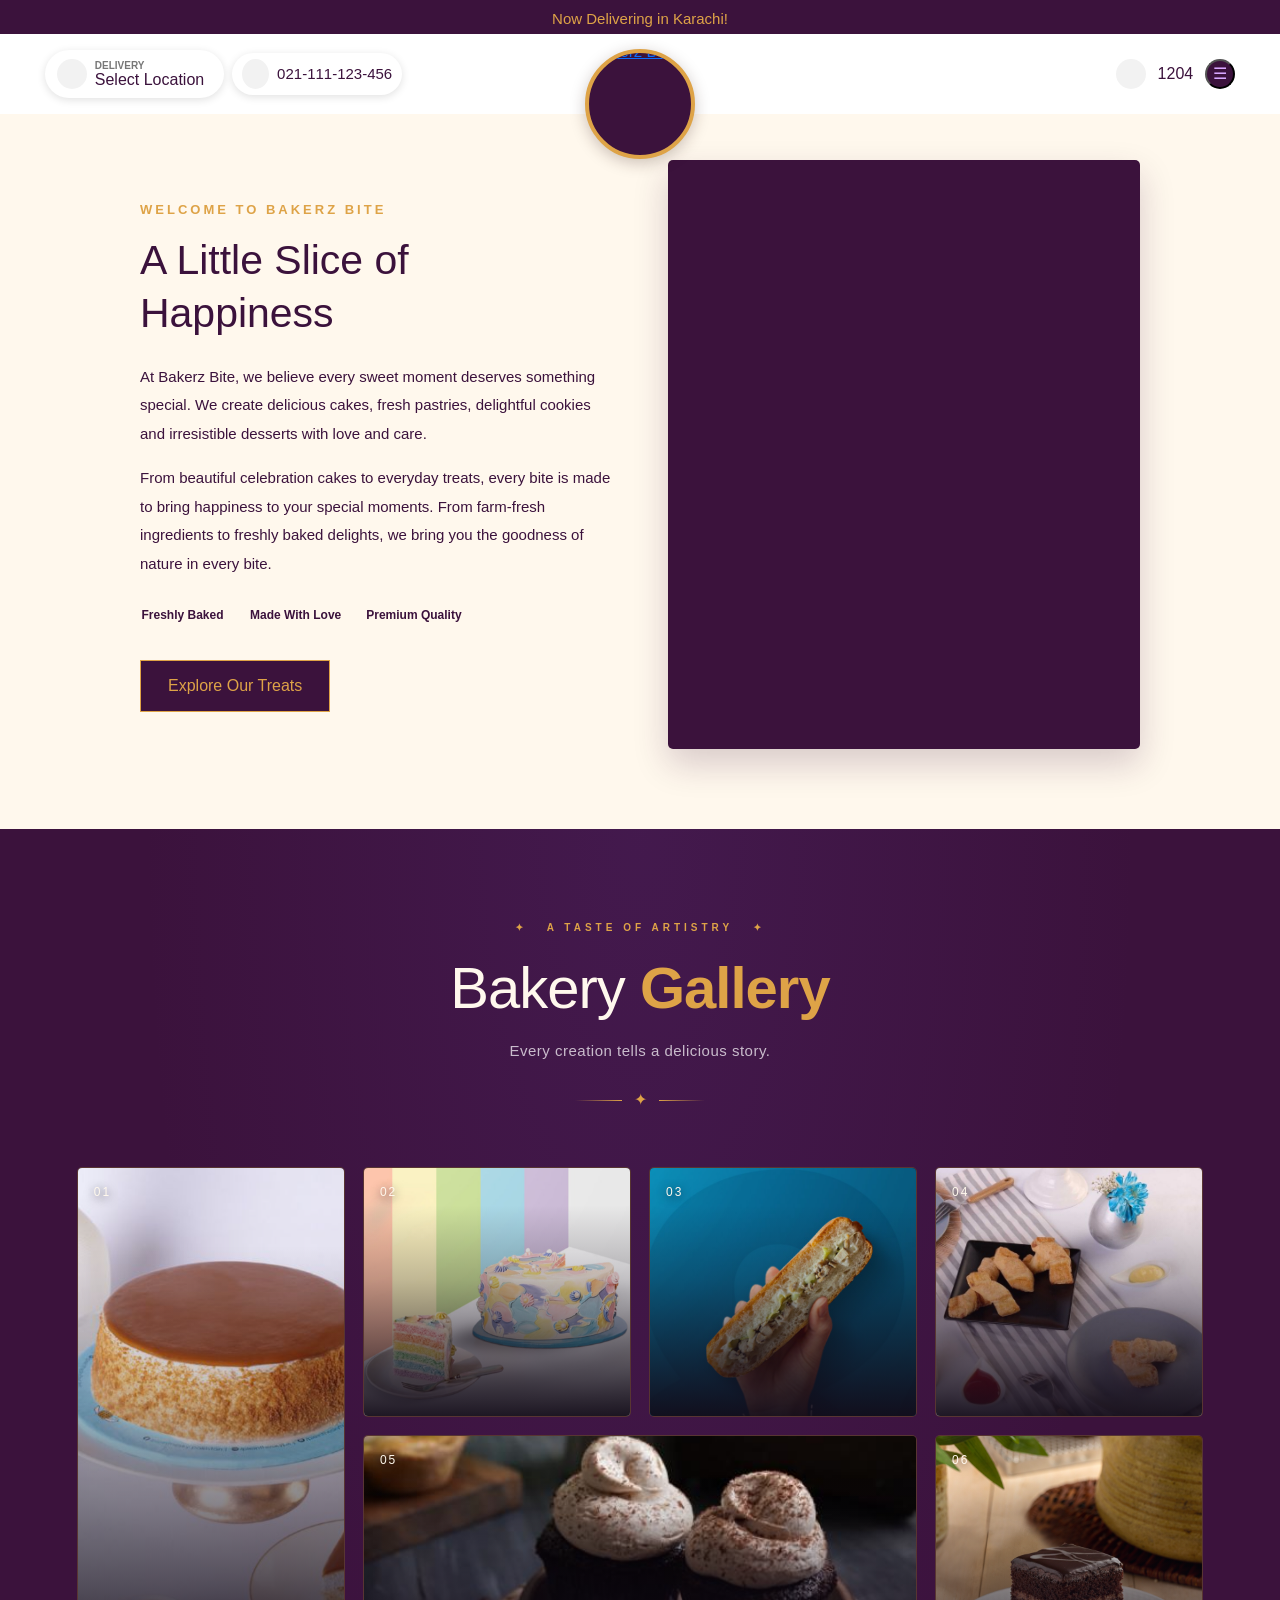
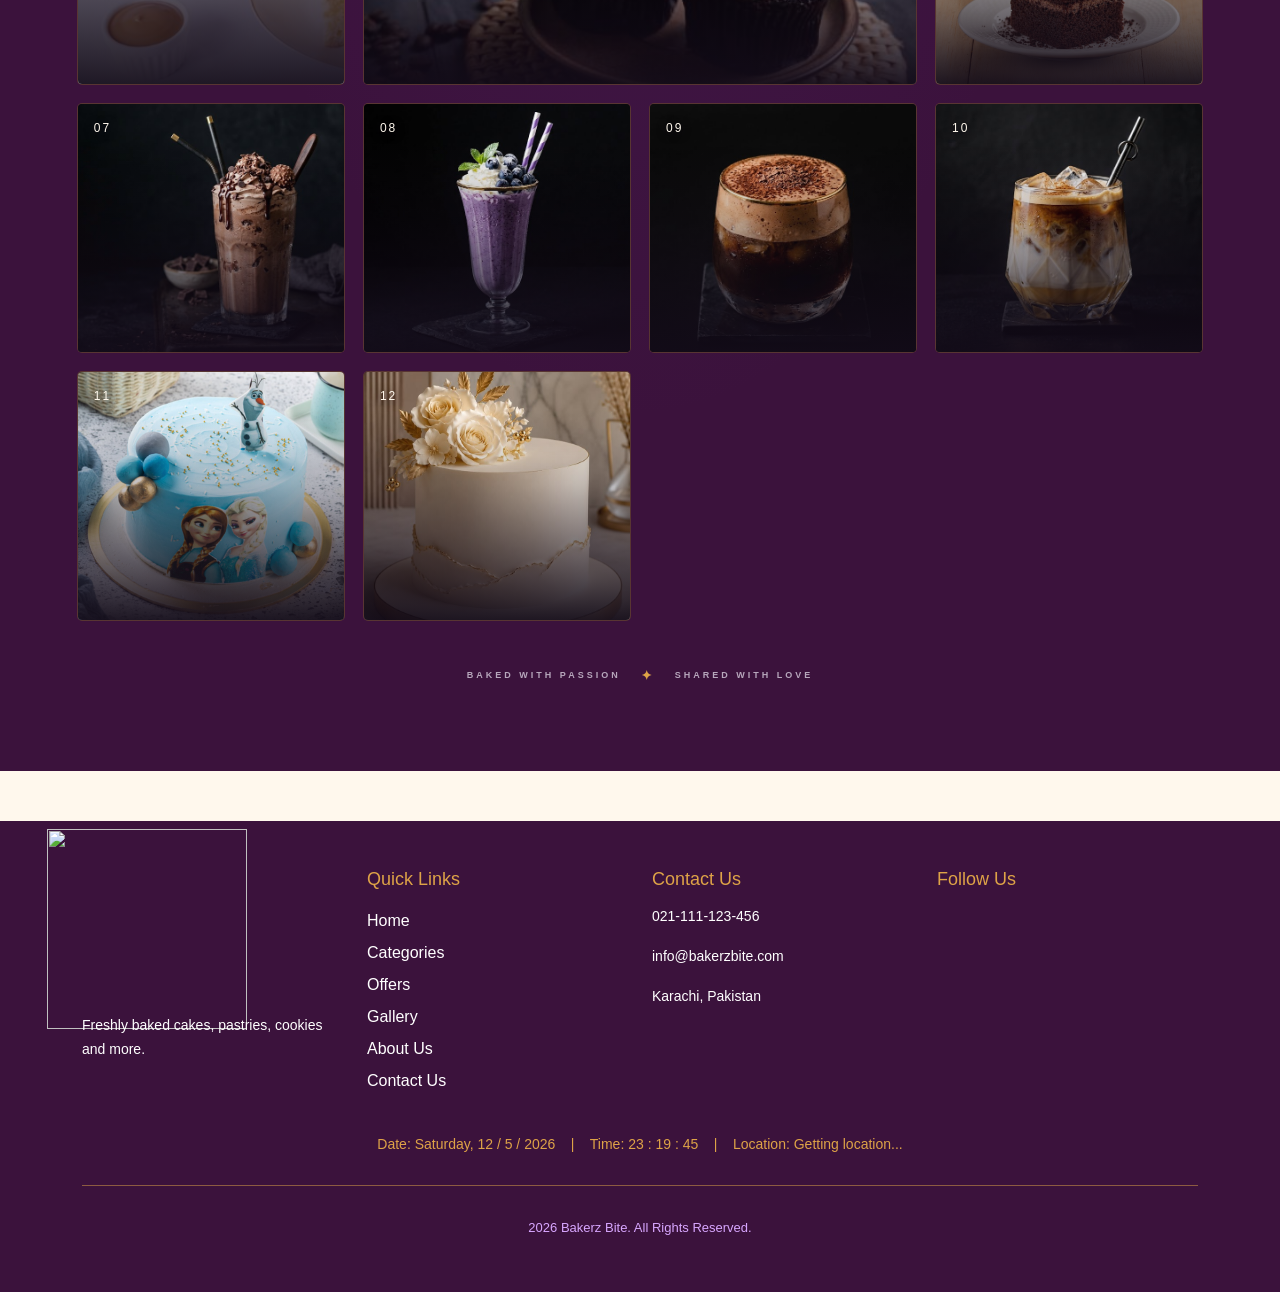
==== About.html @ 6501cbfc "bakerz bite source code" ====
<!DOCTYPE html>
<html lang="en">

<head>
    <meta charset="UTF-8">
    <meta name="viewport" content="width=device-width, initial-scale=1.0">
    <title>Bakerz Bite</title>

    <!-- Favicon -->
    <link rel="shortcut icon" href="Material/logo with bg.png" type="image/x-icon">

    <!-- Bs Cdn Css V 5.3 -->
    <link href="https://cdn.jsdelivr.net/npm/bootstrap@5.3.8/dist/css/bootstrap.min.css" rel="stylesheet"
        integrity="sha384-sRIl4kxILFvY47J16cr9ZwB07vP4J8+LH7qKQnuqkuIAvNWLzeN8tE5YBujZqJLB" crossorigin="anonymous">



    <!-- dancing script  -->
    <link rel="preconnect" href="https://fonts.googleapis.com">
    <link rel="preconnect" href="https://fonts.gstatic.com" crossorigin>
    <link
        href="https://fonts.googleapis.com/css2?family=Dancing+Script:wght@400..700&family=Great+Vibes&family=Playfair+Display:ital,wght@0,400..900;1,400..900&family=Poppins:ital,wght@0,100;0,200;0,300;0,400;0,500;0,600;0,700;0,800;0,900;1,100;1,200;1,300;1,400;1,500;1,600;1,700;1,800;1,900&display=swap"
        rel="stylesheet">


    <!-- fontawesome cdn  -->
    <link rel="stylesheet" href="https://cdnjs.cloudflare.com/ajax/libs/font-awesome/7.3.0/css/all.min.css"
        integrity="sha512-ApSLB1Pd3/bZN8fWB/RG9YhN/7bd9Hkf3AGaE2mPfebjrxagjuBtx2GcgdqIlJkUzwylBo61r9Xa9NmgBI0swA=="
        crossorigin="anonymous" referrerpolicy="no-referrer" />

    <!-- AOS CDN CSS LINK  -->
    <link href="https://unpkg.com/aos@2.3.1/dist/aos.css" rel="stylesheet">

    <!-- css link  -->
    <link rel="stylesheet" href="style.css">


    <style>
        /* Fix navbar and contact page overlap */

        header {
            position: sticky;
            top: 0;
            z-index: 1000;
        }

        .navitem {
            position: relative;
            z-index: 1000;
        }


        #about {
            position: relative;
            scroll-margin-top: 20px;
        }
    </style>
</head>

<body>

    <header>
        <!-- Top Bar -->
        <div class="top-bar">
            <p>Now Delivering in Karachi!</p>


        </div>
        <!-- Navbar -->
        <nav class="navitem">
            <div class="nav-left">
                <!--  LOCATION  -->

                <div class="location" onclick="openLocationPopup()">

                    <div class="location-icon">
                        <i class="fa-solid fa-location-dot"></i>
                    </div>

                    <div class="location-content">
                        <span class="location-title">DELIVERY</span>
                        <span id="display">Select Location</span>
                    </div>

                    <div class="location-arrow">
                        <i class="fa-solid fa-chevron-right"></i>
                    </div>

                </div>


                <!--  LOCATION POPUP -->

                <div class="location-popup" id="locationPopup">

                    <div class="location-modal">

                        <!-- Close Button -->
                        <button class="close-location" onclick="closeLocationPopup()">
                            &times;
                        </button>


                        <!-- Logo -->
                        <div class="popup-logo-box">
                            <img src="Material/logo.png" alt="Bakerz Bite">
                        </div>


                        <!-- Heading -->
                        <h2>Select Your Order Type</h2>


                        <!-- Delivery / Pick-Up -->
                        <div class="order-type">

                            <button class="order-btn active" id="deliveryBtn">
                                Delivery
                            </button>

                            <button class="order-btn" id="pickupBtn">
                                Pick-Up
                            </button>

                        </div>


                        <!-- Location Text -->
                        <p class="location-question">
                            Please select your location
                        </p>


                        <!-- City -->
                        <label for="citySelect">
                            City
                        </label>

                        <input type="text" value="Karachi" disabled class="popup-select">



                        <!-- Area -->
                        <label for="areaSelect">
                            Please select your area
                        </label>

                        <select id="areaSelect" class="popup-select">

                            <option value="">
                                Select Location
                            </option>

                        </select>


                        <!-- Select Button -->
                        <button class="select-location-btn" onclick="confirmLocation()">
                            Select
                        </button>

                    </div>

                </div>

                <!-- Call & Order -->
                <div class="call text">
                    <div class="call-icon"> <i class="fa-solid fa-phone"></i> </div>021-111-123-456
                </div>
            </div>

            <!-- Logo -->
            <a href="" class="navlogo"><img src="Material/Logo.png" alt="Bakerz Bite"></a>
            <!-- Visitor Counter -->
            <div class="nav-right">
                <div class="visitor "> <i class="fa-regular fa-user vc"></i><span id="counter">1204</span> </div>


                <!-- Menu Button -->
                <button class="menu-btn" id="menuBtn" onclick="toggleMenu()">☰</button>
            </div>


            <div class="nav-menu" id="navMenu">

                <!-- Close Button -->
                <button class="close-btn" onclick="toggleMenu()">×</button>

                <a href="index.html">Home</a>
                <a href="index.html#merchandise">Merchandise</a>
                <a href="index.html#offers">Offers</a>
                <a href="About.html#gallery">Gallery</a>
                <a href="About.html">About Us</a>
                <a href="contact.html#faq">FAQ</a>
                <a href="contact.html">Contact Us</a>
            </div>
        </nav>
    </header>

    <!-- about section  -->
    <section class="about-section" id="about">
        <div class="about-container">

            <div class="about-content">
                <span class="about-subtitle">WELCOME TO BAKERZ BITE</span>

                <h2 data-aos="fade-right">A Little Slice of Happiness</h2>

                <p>
                    At Bakerz Bite, we believe every sweet moment deserves
                    something special. We create delicious cakes, fresh pastries,
                    delightful cookies and irresistible desserts with love and care.
                </p>

                <p>
                    From beautiful celebration cakes to everyday treats,
                    every bite is made to bring happiness to your special moments.
                    From farm-fresh ingredients to freshly baked delights, we bring you the goodness of nature in every bite.
                </p>

                <div class="about-highlights" data-aos="fade-down">
                    <div>
                        <i class="fa-solid fa-cake-candles"></i>
                        <h4>Freshly Baked</h4>
                    </div>

                    <div>
                        <i class="fa-solid fa-heart"></i>
                        <h4>Made With Love</h4>
                    </div>

                    <div>
                        <i class="fa-solid fa-star"></i>
                        <h4>Premium Quality</h4>
                    </div>
                </div>

                <a href="index.html#cake" class="about-btn">Explore Our Treats</a>
            </div>

            <div class="about-video-wrapper">
                <video class="about-video" autoplay muted loop playsinline>
                    <source src="MATERIAL/Cake, Baker, Dessert. Free Stock Video - Pixabay.mp4" type="video/mp4">
                    Your browser does not support this video.
                </video>


            </div>

        </div>
    </section>


    <!-- gallery -->

    <section class="gallery-section" id="gallery">

        <div class="gallery-heading">
            <span class="gallery-eyebrow">✦ &nbsp; A TASTE OF ARTISTRY &nbsp; ✦</span>
            <h2 data-aos="fade-right">Bakery <span>Gallery</span></h2>
            <p data-aos="fade-left">Every creation tells a delicious story.</p>
            <div class="heading-line"><span>✦</span></div>
        </div>

        <div class="gallery-grid">

            <div class="gallery-item gallery-tall">
                <a href="MATERIAL/cake1.jpg" data-lightbox="image-1">
                    <img src="MATERIAL/cake1.jpg" alt="Luxury Chocolate Cake">

                    <div class="gallery-number">01</div>
                    <div class="gallery-overlay">
                        <span>MADE WITH LOVE</span>
                        <h3>Signature Cakes</h3>

                    </div>
                </a>
            </div>

            <div class="gallery-item">
                <a href="MATERIAL/cake5.png" data-lightbox="image-2">
                    <img src="MATERIAL/cake5.png" alt="Fresh Pastries">
                    <div class="gallery-number">02</div>
                    <div class="gallery-overlay">
                        <span>FRESHLY BAKED</span>
                        <h3>Signature Cakes</h3>
                    </div>
                </a>
            </div>

            <div class="gallery-item">
                <a href="MATERIAL/savory1.png" data-lightbox="image-3">
                    <img src="MATERIAL/savory1.png" alt="Chocolate Cookies">
                    <div class="gallery-number">03</div>
                    <div class="gallery-overlay">
                        <span>SAVOURY DELIGHTS</span>
                        <h3>Savories</h3>
                    </div>
                </a>
            </div>

            <div class="gallery-item">
                <a href="MATERIAL/savory7.jpg" data-lightbox="image-4">
                    <img src="MATERIAL/savory7.jpg" alt="Chocolate Brownies">
                    <div class="gallery-number">04</div>
                    <div class="gallery-overlay">
                        <span>PERFECTLY CRISP</span>
                        <h3>Savories</h3>
                    </div>
                </a>
            </div>

            <div class="gallery-item gallery-wide">
                <a href="MATERIAL/cupcake1.jpeg" data-lightbox="image-5">
                    <img src="MATERIAL/cupcake1.jpeg" alt="Decorated Cupcakes">
                    <div class="gallery-number">05</div>
                    <div class="gallery-overlay">
                        <span>LITTLE BITES OF HAPPINESS</span>
                        <h3>Artisan Cupcakes</h3>
                    </div>
                </a>
            </div>

            <div class="gallery-item">

                <a href="MATERIAL/pastry5.png" data-lightbox="image-6">

                    <img src="MATERIAL/pastry5.png" alt="Savory Bakery Snacks">
                    <div class="gallery-number">06</div>
                    <div class="gallery-overlay">
                        <span>SWEET TREATS</span>
                        <h3>Fresh Pastry</h3>
                    </div>
                </a>

            </div>

            <div class="gallery-item">
                <a href="MATERIAL/shake1.jfif" data-lightbox="image-7">

                    <img src="MATERIAL/shake1.jfif" alt="Fruit Tart">
                    <div class="gallery-number">07</div>
                    <div class="gallery-overlay">
                        <span>DELICATE & DELIGHTFUL</span>
                        <h3>Creamy Shakes</h3>
                    </div>
                </a>

            </div>

            <div class="gallery-item">
                <a href="MATERIAL/shake3.jfif" data-lightbox="image-8">

                    <img src="MATERIAL/shake3.jfif" alt="Cinnamon Rolls">
                    <div class="gallery-number">08</div>
                    <div class="gallery-overlay">
                        <span>RICH & CREAMY</span>
                        <h3>Creamy Shakes</h3>
                    </div>
                </a>

            </div>

            <div class="gallery-item">
                <a href="MATERIAL/coffee5.jfif" data-lightbox="image-9">

                    <img src="MATERIAL/coffee5.jfif" alt="Fresh Apple Pie">
                    <div class="gallery-number">09</div>
                    <div class="gallery-overlay">
                        <span>A MOMENT OF BLISS</span>
                        <h3>Coffee Moments</h3>
                    </div>
                </a>

            </div>

            <div class="gallery-item">
                <a href="MATERIAL/coffee1.jfif" data-lightbox="image-10">

                    <img src="MATERIAL/coffee1.jfif" alt="Glazed Donuts">
                    <div class="gallery-number">10</div>
                    <div class="gallery-overlay">
                        <span>GOLDEN GOODNESS</span>
                        <h3>Coffee Moments</h3>
                    </div>
                </a>

            </div>

            <div class="gallery-item">
                <a href="MATERIAL/customized8.jpg" data-lightbox="image-11">

                    <img src="MATERIAL/customized8.jpg" alt="Chocolate Eclairs">
                    <div class="gallery-number">11</div>
                    <div class="gallery-overlay">
                        <span>A TOUCH OF ELEGANCE</span>
                        <h3>Customized Cakes</h3>
                    </div>
                </a>

            </div>

            <div class="gallery-item">
                <a href="MATERIAL/custom10.jpeg" data-lightbox="image-12">

                    <img src="MATERIAL/custom10.jpeg" alt="Artisan Bread">
                    <div class="gallery-number">12</div>
                    <div class="gallery-overlay">
                        <span>MADE JUST FOR YOU</span>
                        <h3>Customized Cakes</h3>
                    </div>
            </div>
            </a>

        </div>

        <div class="gallery-footer" data-aos="fade-down">
            <span>BAKED WITH PASSION</span>
            <span class="footer-star">✦</span>
            <span>SHARED WITH LOVE</span>
        </div>

    </section>



    <footer>

        <div class="container py-5">

            <div class="row">

                <!-- Bakerz Bite -->
                <div class="col-md-3 footer-brand">
                    <div class="footer-logo"> <img src="Material/Logo.png" alt=""></div>
                    <p>Freshly baked cakes, pastries, cookies and more.</p>
                </div>

                <!-- Quick Links -->
                <div class="col-md-3">
                    <h5>Quick Links</h5>

                    <a href="index.html">Home</a><br>
                    <a href="index.html#categoryFilter">Categories</a><br>
                    <a href="index.html#offers">Offers</a><br>
                    <a href="About.html#gallery">Gallery</a><br>
                    <a href="About.html#about">About Us</a><br>
                    <a href="contact.html">Contact Us</a>
                </div>

                <!-- Contact Us -->
                <div class="col-md-3">
                    <h5>Contact Us</h5>

                    <p><i class="fa-solid fa-phone"></i> 021-111-123-456</p>
                    <p><i class="fa-solid fa-envelope"></i> info@bakerzbite.com</p>
                    <p><i class="fa-solid fa-location-dot"></i> Karachi, Pakistan</p>
                </div>

                <!-- Follow Us -->
                <div class="col-md-3">
                    <h5>Follow Us</h5>

                    <a href="https://www.facebook.com" target="_blank"><i class="fa-brands fa-facebook"></i></a>
                    <a href="https://www.instagram.com" target="_blank"><i class="fa-brands fa-instagram ms-3"></i></a>
                    <a href="https://wa.me/923001234567" target="_blank"><i class="fa-brands fa-whatsapp ms-3"></i></a>
                </div>

            </div>



            <div class="ticker">
                <div class="ticker-content" id="tickerContent">
                    <i class="fa-regular fa-calendar-days"></i> Date: <span id="currentDate"></span>
                    &nbsp;&nbsp; | &nbsp;&nbsp;
                    <i class="fa-regular fa-clock"></i> Time: <span id="currentTime"></span>
                    &nbsp;&nbsp; | &nbsp;&nbsp;
                    <i class="fa-solid fa-location-dot"></i>Location: <span id="location">Getting location...</span>
                </div>
            </div>
            <hr>
            <div class="copyright">
                <p><i class="fa-regular fa-copyright"></i>2026 Bakerz Bite. All Rights Reserved.</p>
            </div>


        </div>
    </footer>


    <!-- Jquery link cdn -->
    <script src="https://code.jquery.com/jquery-3.7.1.min.js"
        integrity="sha256-/JqT3SQfawRcv/BIHPThkBvs0OEvtFFmqPF/lYI/Cxo=" crossorigin="anonymous"></script>
    <script src="https://cdnjs.cloudflare.com/ajax/libs/Counter-Up/1.0.0/jquery.counterup.min.js"
        integrity="sha512-d8F1J2kyiRowBB/8/pAWsqUl0wSEOkG5KATkVV4slfblq9VRQ6MyDZVxWl2tWd+mPhuCbpTB4M7uU/x9FlgQ9Q=="
        crossorigin="anonymous" referrerpolicy="no-referrer"></script>
    <script src="https://cdnjs.cloudflare.com/ajax/libs/waypoints/4.0.1/jquery.waypoints.min.js"
        integrity="sha512-CEiA+78TpP9KAIPzqBvxUv8hy41jyI3f2uHi7DGp/Y/Ka973qgSdybNegWFciqh6GrN2UePx2KkflnQUbUhNIA=="
        crossorigin="anonymous" referrerpolicy="no-referrer"></script>

    <script>
        $('#counter').counterUp();
    </script>

    <script>
        fetch("areas.json")
            .then(response => response.json())
            .then(areas => {

                let select = document.getElementById("areaSelect");

                areas.forEach(area => {
                    let option = document.createElement("option");
                    // console.log(option)
                    option.value = area;
                    option.textContent = area;

                    select.appendChild(option);
                });

            });

        function selected_area() {
            let selected_area = document.getElementById('areaSelect').value;

            console.log(selected_area)
            document.getElementById('display').innerText = selected_area
        } 
    </script>



    <!-- Bs Cdn Js V 5.3 -->
    <script src="https://cdn.jsdelivr.net/npm/bootstrap@5.3.8/dist/js/bootstrap.bundle.min.js"
        integrity="sha384-FKyoEForCGlyvwx9Hj09JcYn3nv7wiPVlz7YYwJrWVcXK/BmnVDxM+D2scQbITxI"
        crossorigin="anonymous"></script>



    <!-- SweetAlert2 CDN Link -->
    <script src="https://cdn.jsdelivr.net/npm/sweetalert2@11"></script>






    <!-- AOS JS CDN LINK  -->
    <script src="https://unpkg.com/aos@2.3.1/dist/aos.js"></script>

    <script>
        AOS.init();
    </script>

    <!-- lightbox 2 js cdn  -->
    <script src="https://cdnjs.cloudflare.com/ajax/libs/lightbox2/2.12.0/js/lightbox.min.js"
        integrity="sha512-GPt0Vd//obpTV/wM591euN1F63tIlgHgiqlYWHUr8QdZnjJlGt5a55NN9fd8NlZ0j9aKmIn5IgBtJ/FoHUX1Ww=="
        crossorigin="anonymous" referrerpolicy="no-referrer"></script>

    <!-- js link  -->
    <script src="script.js"></script>

    <body>

</html>
---- style.css ----
:root {
    --background-color--: #fff8ed;
    --gold: #DEA347;
    --light-purple: #d8a7ff;
    --cream: #fff0df;
    --hover: #511d53;
    --white--: #ffffff;
    --nav-bg: #3b123c;
    --text-color--: #3b123c;
    --purple: #6f3fa8;
    --text-color: #120b18;
}


* {
    margin: 0;
    padding: 0;
    box-sizing: border-box;
}

body {
    background-color: var(--background-color--);
    color: var(--text-color--);
    font-family: "cinzel", sans-serif;
}

/* Top Announcement Bar */
.top-bar {
    background: var(--nav-bg);
    color: var(--gold);
    text-align: center;
    font-size: 15px;
    font-weight: 500;
    height: 34px;
    padding: 8px 0;

    position: fixed;
    top: 0;
    left: 0;
    width: 100%;
    z-index: 1001;
}

.top-bar p {
    margin: 0;
}

/* Sticky Navbar */
.navitem {
    background-color: var(--white--);
    display: flex;
    align-items: center;
    justify-content: space-between;
    padding: 0 3.5%;
    gap: 10px;
    height: 80px;

    position: fixed;
    top: 34px;
    left: 0;
    width: 100%;
    z-index: 1000;
}

#home {
      position: relative;
      scroll-margin-top: 20px;
    }

.nav-left {
    display: flex;
    align-items: center;
    gap: 8px;
    flex: 1;
    min-width: 0;
}

.nav-right {
    display: flex;
    align-items: center;
    gap: 12px;
    flex: 1;
    min-width: 0;
    justify-content: flex-end;
}

/* location */

.location {
    height: 48px;
    background-color: var(--white--);
    border-radius: 30px;
    display: flex;
    align-items: center;
    padding: 5px 12px;
    gap: 8px;
    cursor: pointer;
    box-shadow: 0 2px 8px rgba(0, 0, 0, 0.12);
    transition: 0.3s;
    box-sizing: border-box;
}

.location-icon {
    width: 30px;
    height: 30px;
    min-width: 30px;
    border-radius: 50%;
    background-color: #f2f2f2;
    display: flex;
    align-items: center;
    justify-content: center;
    color: var(--text-color--);
    font-size: 15px;
}

.location-content {
    display: flex;
    flex-direction: column;
    justify-content: center;
    overflow: hidden;
    line-height: 1.1;
}

.location-title {
    font-size: 10px;
    color: #777;
    font-weight: 600;
}

/* location popup */
.location-popup {
    position: fixed;
    top: 0;
    left: 0;
    width: 100%;
    height: 100%;
    background-color: rgba(0, 0, 0, 0.55);
    display: none;
    align-items: center;
    justify-content: center;
    z-index: 9999;
    padding: 15px;
}

/* show popup */
.location-popup.show {
    display: flex;
}

/* location modal */
.location-modal {
    position: relative;
    width: 100%;
    max-width: 520px;
    background-color: var(--white--);
    border-radius: 25px;
    padding: 30px 20px 20px;
    box-shadow: 0 10px 40px rgba(0, 0, 0, 0.3);
    text-align: center;
    max-height: 95vh;
    overflow-y: auto;
}

/* close button */
.close-location {
    position: absolute;
    top: 12px;
    right: 15px;
    width: 35px;
    height: 35px;
    border: none;
    background: transparent;
    font-size: 30px;
    color: #555;
    cursor: pointer;
    line-height: 30px;
}

.close-location:hover {
    color: var(--text-color--);
}

/* popup logo */
.popup-logo-box {
    width: 85px;
    height: 85px;
    margin: 0 auto 18px;
    border-radius: 15px;
    background-color: var(--white--);
    display: flex;
    align-items: center;
    justify-content: center;
    box-shadow: 0 2px 8px rgba(0, 0, 0, 0.15);
    overflow: hidden;
}

.popup-logo-box img {
    width: 75px;
    height: 75px;
    object-fit: contain;
}

/* heading */
.location-modal h2 {
    color: var(--text-color--);
    font-size: 22px;
    margin-bottom: 18px;
    font-weight: 600;
}

/* delivery/pickup */
.order-type {
    width: 200px;
    height: 52px;
    margin: 0 auto 18px;
    background-color: #eeeeee;
    border-radius: 15px;
    padding: 5px;
    display: flex;
}


.order-btn {
    width: 50%;
    border: none;
    background: transparent;
    border-radius: 12px;
    color: #777;
    font-size: 14px;
    font-weight: 600;
    cursor: pointer;
    transition: 0.3s;
}


.order-btn.active {
    background-color: var(--text-color--);
    color: var(--white--);
    box-shadow: 0 3px 8px rgba(0, 0, 0, 0.15);
}

/* location question */
.location-question {
    color: #666;
    font-size: 14px;
    margin: 5px 0 12px;
}

/* labels */
.location-modal label {
    display: block;
    text-align: left;
    color: var(--nav-bg);
    font-size: 13px;
    font-weight: 600;
    margin: 10px 5px 6px;
}

/* select box */
.popup-select {
    width: 100%;
    height: 48px;
    border: 1px solid #ddd;
    border-radius: 12px;
    background-color: var(--white--);
    padding: 0 14px;
    color: #555;
    font-size: 14px;
    outline: none;
    cursor: pointer;
}


.popup-select:focus {
    border-color: var(--gold);
    box-shadow: 0 0 0 2px rgba(222, 163, 71, 0.15);
}



/* select button */
.select-location-btn {
    width: 100%;
    height: 50px;
    margin-top: 22px;
    border: none;
    border-radius: 12px;
    background-color: var(--text-color--);
    color: var(--white--);
    font-size: 16px;
    font-weight: 600;
    cursor: pointer;
    transition: 0.3s;
}


.select-location-btn:hover {
    background-color: var(--gold);
    color: var(--white--);
}

.location:hover,
.call:hover,
.visitor:hover {
    color: var(--gold);
}


.call {
    height: 42px;
    width: 170px;
    flex-shrink: 0;
    background-color: var(--white--);
    border-radius: 30px;
    display: flex;
    align-items: center;
    gap: 8px;
    padding: 5px 10px;
    box-sizing: border-box;
    cursor: pointer;
    box-shadow: 0 2px 8px rgba(0, 0, 0, 0.12);
    transition: 0.3s;
}

.call-icon {
    width: 30px;
    height: 30px;
    border-radius: 50%;
    background-color: #f2f2f2;
    display: flex;
    align-items: center;
    justify-content: center;
    color: var(--text-color--);
    font-size: 15px;
}

.text {
    display: flex;
    align-items: center;
    white-space: nowrap;
    font-size: 15px;
    line-height: 1.2;
}


/* Logo */


/* Logo Circle */
.navlogo {
    position: absolute;
    left: 50%;
    bottom: -45px;
    transform: translateX(-50%);

    width: 110px;
    height: 110px;

    border: 4px solid var(--gold);
    border-radius: 50%;
    background: var(--nav-bg);

    display: flex;
    align-items: center;
    justify-content: center;

    overflow: hidden;
    z-index: 20;

    /* Make the logo stand out */
    box-shadow: 0 4px 15px rgba(53, 28, 23, 0.25);

    /* Keep the circle smooth */
    box-sizing: border-box;
}


.navlogo img {
    width: 125%;
    height: 125%;
    object-fit: contain;
    max-width:none;
    flex-shrink:0;

}



/* Menu Button */
.menu-btn {

    width: 30px;
    height: 30px;
    min-width: 30px;
    border-radius: 50%;
    background-color: var(--nav-bg);
    display: flex;
    align-items: center;
    justify-content: center;
    color: var(--light-purple);
}


.menu-btn:hover {
    background-color: var(--nav-bg);
    color: var(--gold);
}

/* Navigation Menu */
.nav-menu {
    display: none;
    position: absolute;
    top: 100%;
    right: 0;
    width: 200px;
    background-color: var(--nav-bg);
    /* padding: 10px; */
    z-index: 10;
    border-radius: 0 0 8px 8px;
}

.nav-menu.active {
    display: block;
}

/* Menu Links */
.nav-menu a {
    display: block;
    color: var(--white--);
    text-decoration: none;
    padding: 10px;
}

.nav-menu a:hover {
    background-color: var(--gold);
    color: var(--nav-bg);
}

/* Close Button */
.close-btn {
    background: none;
    border: none;
    color: var(--gold);
    font-size: 25px;
    cursor: pointer;
    display: block;
    margin-left: auto;
}

.close-btn:hover {
    color: var(--white--);
}


.visitor {
    display: flex;
    align-items: center;
    gap: 12px;
    border: none;
    background: transparent;
}

.vc {
    width: 30px;
    height: 30px;
    min-width: 30px;
    border-radius: 50%;
    background-color: #f2f2f2;
    display: flex;
    align-items: center;
    justify-content: center;
    color: var(--text-color--);
    font-size: 15px;
}

/* cart */

.cart {
    display: flex;
    align-items: center;
    margin: 15px;
}

.c {
    width: 30px;
    height: 30px;
    min-width: 30px;
    border-radius: 50%;
    background-color: #f2f2f2;
    display: flex;
    align-items: center;
    justify-content: center;
    color: var(--text-color--);
    font-size: 15px;
}

/* hero  */

main{
    margin-top: 100px;
}
.hero-wrapper .carousel-item img {
    width: 100%;
    height: 600px;
    object-fit: cover;
    object-position: center;
}

/* Caraousels */

.carousel-caption {
    position: absolute;
    left: 10%;
    right: auto;
    top: 47%;
    bottom: auto;
    transform: translateY(-50%);
    width: 500px;
    max-width: 42%;
    padding: 0;
    text-align: left;
    z-index: 2;
}

.carousel-caption h1,
.carousel-caption h2 {
    font-family: "Dancing Script", cursive;
    /* line-height: 1.1; */
}

.carousel-caption h1 {
    font-size: 50px;
    font-weight: 700;
    color: var(--text-color--);
    margin-bottom: 5px;
}

.carousel-caption h2 {
    font-size: 42px;
    font-weight: 600;
    margin-bottom: 15px;
    color: var(--gold);
    text-shadow: 0 2px 3px black;
}

.carousel-caption p {
    font-size: 19px;
    margin-bottom: 25px;
    color: var(--text-color);

}

.hero-shop-btn {
    height: 52px;
    min-width: 190px;
    padding: 10px 22px;
    border-radius: 6px;
    font-size: 17px;
    font-weight: 600;
}

/* Shop Button */
.hero-shop-btn {
    background-color: var(--gold);
    color: var(--nav-bg);
    border: 2px solid var(--gold);
    padding: 10px 22px;
    border-radius: 5px;
    cursor: pointer;
    font-weight: 600;
    margin-right: 8px;
}

.hero-shop-btn:hover {
    background-color: var(--nav-bg);
    color: var(--gold);
}



/* CATEGORIES */
/* Update your main .category container */
.category {
    width: 100%;
    height: auto !important;
    /* Allow card height to adjust automatically */
    min-height: 140px;
    /* Give it a comfortable breathing room */
    padding: 12px 8px;
    background-color: var(--white--);
    border: 2px solid var(--light-purple);
    border-radius: 12px;
    overflow: hidden;
    transition: 0.3s ease;
}

.category a {
    width: 100%;
    height: 100%;
    padding: 0;
    display: flex;
    flex-direction: column;
    align-items: center;
    justify-content: center;
    /* Centers the content nicely vertically */
    text-decoration: none;
}

.category img {
    width: 55px;
    height: 55px;
    flex-shrink: 0;
    object-fit: contain;
    display: block;
    margin-bottom: 8px;
}

/* Update paragraph styling to remove height restriction */
.category p {
    width: 100%;
    height: auto !important;
    /* Removes the 42px height cutoff */
    margin: 0;
    display: flex;
    align-items: center;
    justify-content: center;
    text-align: center;
    color: var(--text-color--);
    font-size: 14px;
    font-weight: 600;
    line-height: 1.2;
    word-break: break-word;
}

/* Hover effect */
.category:hover {
    background-color: var(--light-purple);
    border-color: var(--gold);
    transform: translateY(-5px);
}

/* Search & Filters */
.search-filter {
    max-width: 1100px;
    margin: 35px auto;
    padding: 0 15px;
    display: flex;
    align-items: center;
    gap: 12px;
    background-color: var(--white--);
    border: 2px solid var(--light-purple);
    border-radius: 12px;
    padding: 15px;
}


/* Search */
.search-box {
    flex: 1;
    display: flex;
    gap: 8px;
}

.search-box input {
    width: 100%;
    height: 48px;
    padding: 10px 15px;
    border: 2px solid var(--light-purple);
    border-radius: 8px;
    outline: none;
    background-color: var(--white--);
}

.search-box input:focus {
    border-color: var(--gold);
}

.search-box button {
    width: 55px;
    border: none;
    border-radius: 8px;
    background-color: var(--gold);
    color: var(--nav-bg);
    cursor: pointer;
    font-size: 18px;
}

.search-box button:hover {
    background-color: var(--nav-bg);
    color: var(--gold);
}

/* Filters */
.filter-box {
    width: 200px;
    height: 48px;
    padding: 0 12px;
    border: 2px solid var(--light-purple);
    border-radius: 8px;
    background-color: var(--white--);
    color: var(--text-color--);
    outline: none;
    cursor: pointer;
}

.filter-box:focus {
    border-color: var(--gold);
}

/*FOOTER */

footer {
    background-color: var(--nav-bg);
    color: var(--white--);
    margin-top: 50px;
}


footer h5 {
    color: var(--gold);
    font-size: 18px;
    margin-bottom: 15px;
}

footer p {
    color: var(--white--);
    font-size: 14px;
    line-height: 1.7;
}

/* Footer Logo */

.footer-logo img {
    width: 200px;
    height: 200px;
    object-fit: contain;
    object-position: center;
    display: block;
    margin: -40px 0 -15px -35px;
}

/* Footer Brand */
.footer-brand {
    display: flex;
    flex-direction: column;
    align-items: flex-start;
}

.footer-brand h3 {
    margin-top: 0;
}

.footer-brand p {
    margin-top: 0;
    color: var(--white--);
    font-size: 14px;
    line-height: 1.7;
}

/* Footer Links */
footer a {
    color: var(--white--);
    text-decoration: none;
    line-height: 2;
    transition: 0.3s ease;
}

footer a:hover {
    color: var(--gold);
    padding-left: 5px;
}


/* Horizontal Line */
footer hr {
    border-color: var(--gold);
    opacity: 0.5;
    margin-top: 30px;
}

/* Date / Time / Location */
.ticker {
    text-align: center;
    padding: 12px 0 0;
    overflow: hidden;
}

.ticker-content {
    color: var(--gold);
    font-size: 14px;
}

/* Copyright */

.copyright {
    text-align: center;
    padding: 15px 0 5px;
}

.copyright p {
    color: var(--light-purple);
    font-size: 13px;
    margin: 0;
}

/* media query */
/*BAKERZ BITE - COMPLETE RESPONSIVE CSS */


/* TABLET RESPONSIVE (MAX-WIDTH: 768px) */

@media screen and (max-width: 888px) {

    img {
        max-width: 100%;
    }

    body {
        overflow-x: hidden;
    }

    /* Top Bar */
    .top-bar {
        padding: 8px 5px;
        font-size: 13px;
    }

    /* Navbar */
    .navitem {
        height: 75px;
        padding: 0 15px;
        gap: 8px;
    }

    .nav-left,
    .nav-right {
        gap: 8px;
        min-width: 0;
    }

    .location {
        height: 42px;
        padding: 5px 8px;
        gap: 5px;
    }

    .location-icon,
    .call-icon,
    .vc,
    .c {
        width: 27px;
        height: 27px;
        min-width: 27px;
        font-size: 13px;
    }

    .location-title {
        font-size: 9px;
    }

    .location-content {
        min-width: 0;
    }

    #display {
        font-size: 12px;
    }

    .call {
        display: none;
    }

    .text {
        font-size: 12px;
    }

    .navlogo {
        width: 80px;
        height: 80px;
        bottom: -25px;
        border-width: 3px;
    }

    .visitor {
        gap: 5px;
    }

    .cart {
        margin: 0;
    }

    .menu-btn {
        width: 29px;
        height: 29px;
        min-width: 29px;
    }

    .nav-menu {
        width: 190px;
    }

    /* Hero Carousel */
    .hero-wrapper .carousel-item img {
        width: 100%;
        height: 430px;
        object-fit: cover;
        object-position: center;
    }

    .carousel-caption {
        left: 7%;
        right: auto;
        top: 50%;
        bottom: auto;
        width: 45%;
        max-width: 45%;
        transform: translateY(-50%);
    }

    .carousel-caption h1 {
        font-size: 34px;
        line-height: 1.1;
    }

    .carousel-caption h2 {
        font-size: 28px;
        line-height: 1.2;
        margin-bottom: 12px;
    }

    .carousel-caption p {
        font-size: 14px;
        margin-bottom: 15px;
    }

    .hero-shop-btn,
    .hero-offer-btn {
        min-width: 0;
        height: auto;
        padding: 9px 12px;
        font-size: 13px;
        margin-bottom: 5px;
    }

    /* Categories */
    .container-fluid .row>.col {
        flex: 0 0 25%;
        max-width: 25%;
    }

    .category {
        width: 100%;
        height: 130px;
        padding: 8px;
    }

    .category img {
        width: 55px;
        height: 55px;
    }

    .category p {
        font-size: 15px;
    }

    /* Search and Filters */
    .search-filter {
        display: flex;
        flex-wrap: wrap;
        margin: 25px 15px;
        padding: 12px;
        gap: 10px;
    }

    .search-box {
        flex: 1 1 100%;
        min-width: 0;
    }

    .search-box input {
        min-width: 0;
    }

    .filter-box {
        flex: 1 1 0;
        width: auto;
        min-width: 0;
        font-size: 13px;
    }

    /* Footer */
    footer {
        margin-top: 35px;
    }

    footer .row {
        row-gap: 25px;
    }

    footer .row>div {
        width: 50%;
    }

    footer h3 {
        font-size: 28px;
    }

    footer h5 {
        font-size: 16px;
    }

    .ticker-content {
        font-size: 12px;
        line-height: 2;
    }

    /* Location Popup */
    .location-modal {
        width: 100%;
        max-width: 480px;
        padding: 28px 18px 20px;
    }

}


/*MOBILE RESPONSIVE (MAX-WIDTH: 480px) */

@media screen and (max-width: 480px) {

    /* General */
    body {
        overflow-x: hidden;
    }

    /* Top Bar */
    .top-bar {
        padding: 8px 4px;
        font-size: 11px;
    }

    /* Navbar */
    .navitem {
        height: 65px;
        padding: 0 8px;
        gap: 4px;
    }

    .nav-left,
    .nav-right {
        flex: 1 1 0;
        gap: 4px;
        min-width: 0;
    }

    .nav-left {
        justify-content: flex-start;
    }

    .nav-right {
        flex: 1 1 0;
        gap: 8px;
        justify-content: flex-end;
        align-items: center;
        min-width: 0;
    }

    .location {
        height: 35px;
        padding: 3px 5px;
        gap: 4px;
        min-width: 0;
        box-shadow: none;
    }

    .location-icon,
    .call-icon,
    .vc,
    .c {
        width: 24px;
        height: 24px;
        min-width: 24px;
        font-size: 11px;
    }

    .location-content {
        min-width: 0;
    }

    .location-title {
        font-size: 8px;
    }

    #display {
        font-size: 9px;
        white-space: nowrap;
    }

    .location-arrow {
        display: none;
    }

    /* Hide phone number to save navbar space */
    .call {
        display: none;
    }

    .navlogo {
        width: 58px;
        height: 58px;
        bottom: -18px;
        border-width: 3px;
    }

    .visitor {
        gap: 3px;
        font-size: 10px;
    }

    .cart {
        margin: 0;
    }

    .c {
        display: flex;
        align-items: center;
        justify-content: center;
    }

    .menu-btn {
        width: 26px;
        height: 26px;
        min-width: 26px;
        font-size: 12px;
    }

    .nav-menu {
        width: 180px;
    }

    .nav-menu a {
        padding: 10px;
        font-size: 14px;
    }

    /* Hero Carousel */
    .hero-wrapper .carousel-item img {
        width: 100%;
        height: 300px;
        object-fit: cover;
        object-position: center;
    }

    .carousel-caption {
        left: 7%;
        right: auto;
        top: 50%;
        bottom: auto;
        width: 68%;
        max-width: 68%;
        padding: 0;
        transform: translateY(-50%);
    }

    .carousel-caption h1 {
        font-size: 23px;
        line-height: 1.1;
        margin-bottom: 4px;
    }

    .carousel-caption h2 {
        font-size: 19px;
        line-height: 1.2;
        margin-bottom: 8px;
    }

    .carousel-caption p {
        font-size: 11px;
        line-height: 1.4;
        margin-bottom: 10px;
    }

    .hero-shop-btn,
    .hero-offer-btn {
        min-width: 0;
        height: auto;
        padding: 7px 8px;
        font-size: 10px;
        border-width: 1px;
        border-radius: 4px;
        margin-right: 2px;
        margin-bottom: 4px;
    }

    /* Carousel Controls */
    .carousel-control-prev,
    .carousel-control-next {
        width: 9%;
    }

    .carousel-indicators {
        margin-bottom: 8px;
    }

    /* Categories */
    .container-fluid .row>.col {
        flex: 0 0 50%;
        max-width: 50%;
    }

    .category {
        width: 100%;
        height: 115px;
        padding: 8px;
    }

    .category img {
        width: 48px;
        height: 48px;
        margin-bottom: 5px;
    }

    .category p {
        font-size: 14px;
    }

    /* Search and Filters */
    .search-filter {
        display: flex;
        flex-wrap: wrap;
        margin: 20px 10px;
        padding: 10px;
        gap: 8px;
    }

    .search-box {
        flex: 1 1 100%;
        width: 100%;
        min-width: 0;
        gap: 5px;
    }

    .search-box input {
        width: 100%;
        min-width: 0;
        height: 42px;
        padding: 8px 10px;
        font-size: 12px;
    }

    .search-box button {
        width: 42px;
        min-width: 42px;
        font-size: 15px;
    }

    .filter-box {
        flex: 1 1 0;
        width: 0;
        min-width: 0;
        height: 42px;
        padding: 0 4px;
        font-size: 10px;
    }

    /* Footer */
    footer {
        margin-top: 25px;
    }

    footer .container {
        padding: 30px 18px !important;
    }

    footer .row {
        row-gap: 25px;
    }

    footer .row>div {
        flex: 0 0 100%;
        width: 100%;
    }

    footer h3 {
        font-size: 27px;
        margin-bottom: 10px;
    }

    footer h5 {
        font-size: 16px;
        margin-bottom: 10px;
    }

    footer p {
        font-size: 13px;
        line-height: 1.7;
        overflow-wrap: anywhere;
    }

    footer a {
        font-size: 13px;
    }

    footer .fa-brands {
        font-size: 20px;
    }

    footer hr {
        margin-top: 20px;
    }

    /* Date, Time and Location */
    .ticker {
        padding-top: 10px;
    }

    .ticker-content {
        display: block;
        font-size: 11px;
        line-height: 2;
        overflow-wrap: anywhere;
    }

    .copyright {
        padding: 12px 0 5px;
    }

    .copyright p {
        font-size: 10px;
        line-height: 1.6;
    }

    /* Location Popup */
    .location-popup {
        padding: 10px;
    }

    .location-modal {
        width: 100%;
        max-width: 400px;
        max-height: 90vh;
        padding: 28px 15px 18px;
        border-radius: 18px;
        overflow-y: auto;
    }

    .popup-logo-box {
        width: 65px;
        height: 65px;
        margin-bottom: 12px;
    }

    .popup-logo-box img {
        width: 55px;
        height: 55px;
    }

    .location-modal h2 {
        font-size: 19px;
        margin-bottom: 14px;
    }

    .order-type {
        max-width: 100%;
    }

    .popup-select {
        width: 100%;
        font-size: 13px;
    }

    .select-location-btn {
        font-size: 14px;
    }

}


/* EXTRA SMALL MOBILE (MAX-WIDTH: 360px) */

@media screen and (max-width: 360px) {

    /* Navbar */
    .navitem {
        padding: 0 5px;
        gap: 3px;
    }

    .nav-left,
    .nav-right {
        gap: 3px;
    }

    .nav-right {
        gap: 6px;
    }

    .location {
        padding: 3px;
        gap: 3px;
    }

    .location-icon,
    .vc,
    .c {
        width: 18px;
        height: 18px;
        min-width: 18px;
        font-size: 8px;
    }

    #display {
        font-size: 8px;
    }

    .navlogo {
        width: 50px;
        height: 50px;
        bottom: -15px;
    }

    .menu-btn {
        width: 24px;
        height: 24px;
        min-width: 24px;
    }

    /* Hero */
    .hero-wrapper .carousel-item img {
        height: 270px;
    }

    .carousel-caption {
        width: 70%;
        max-width: 70%;
    }

    .carousel-caption h1 {
        font-size: 20px;
    }

    .carousel-caption h2 {
        font-size: 17px;
    }

    .carousel-caption p {
        font-size: 10px;
    }

    .hero-shop-btn,
    .hero-offer-btn {
        padding: 6px;
        font-size: 9px;
    }

    /* Categories */
    .category {
        height: 105px;
    }

    .category img {
        width: 42px;
        height: 42px;
    }

    .category p {
        font-size: 12px;
    }

    /* Search Filters */
    .filter-box {
        font-size: 9px;
    }

}

/* product section  */



.bs-card {
    width: 100%;
}

.bakery-section {
    background: var(--background-color--);
    padding: 50px 0;
}

.bakery-section h2 {
    color: var(--hover);
    font-size: 40px;
}

.fix {
    font-family: Dancing Script;
    font-size: 30px;
    font-weight: 800;
    color: var(--gold);
}

.bakery-card {

    padding: 20px;
    border-radius: 20px;
    width: 100%;
    max-width: 300px;
    border: 2px solid var(--hover);
    display: flex;
    flex-direction: column;
    justify-content: center;
    align-items: center;
    overflow: hidden;
    box-sizing: border-box;

}



.bakery-card .card-body {
    width: 100%;
    padding: 12px 0 0 0 !important;

}

.bakery-card img {
    height: auto;
    object-fit: cover;
    margin: 0 !important;
    border: 2px solid var(--gold);
    border-radius: 16px;
    width: 100% !important;
    box-sizing: border-box;

    transition: 0.3s ease;

}

.bakery-card img:hover {
    transform: scale(1.05);
}

.bakery-card .price {
    color: var(--gold);
    font-weight: 700;
    font-size: 18px;

}

.bakery-card h6 {
    color: var(--nav-bg);
    font-size: larger;
}

.bakery-card button {

    color: var(--gold);
    background-color: var(--hover);
    font-size: larger;
    padding: 4px 16px;
    border-radius: 8px;
}

.bakery-card button:hover {

    color: var(--gold);
    background-color: var(--nav-bg);
    font-size: larger;
}

.arrow-bottom {
    position: static !important;
    display: inline-flex;
    width: 45px;
    height: 45px;
    background: var(--gold);
    border-radius: 50%;
    justify-content: center;
    align-items: center;
    margin: 0 15px;
    opacity: 1;


}

.carousel-indicators {
    position: static;
    margin: 0 10px;
}

.carousel-indicators button {
    background-color: var(--nav-bg) !important;
    width: 10px !important;
    height: 10px !important;
    border-radius: 50%;
    border: none;
    opacity: 0.3;

}

.carousel-indicators .active {
    opacity: 1;
}

/* GALLERY SECTION & LIGHTBOX FIX */

.gallery-section {
    padding: 85px 6%;
    background:
        radial-gradient(ellipse at 50% 0%, rgba(111, 63, 168, 0.16), transparent 55%),
        var(--text-color);
    overflow: hidden;
}

.gallery-heading {
    text-align: center;
    margin-bottom: 55px;
}

.gallery-eyebrow {
    display: inline-block;
    color: var(--gold);
    font-size: 10px;
    font-weight: 700;
    letter-spacing: 4px;
    margin-bottom: 18px;
}

.gallery-heading h2 {
    color: var(--background-color--);
    font-size: clamp(35px, 5vw, 58px);
    font-weight: 500;
    letter-spacing: -1px;
    margin: 0 0 15px;
}

.gallery-heading h2 span {
    color: var(--gold);
    font-weight: 700;
}

.gallery-heading>p {
    color: #c9bccc;
    font-size: 15px;
    letter-spacing: 0.5px;
}

.heading-line {
    display: flex;
    align-items: center;
    justify-content: center;
    gap: 12px;
    width: 130px;
    margin: 25px auto 0;
    color: var(--gold);
}

.heading-line::before,
.heading-line::after {
    content: "";
    height: 1px;
    flex: 1;
    background: linear-gradient(90deg, transparent, var(--gold));
}

.heading-line::after {
    background: linear-gradient(90deg, var(--gold), transparent);
}

.gallery-grid {
    max-width: 1400px;
    margin: auto;
    display: grid;
    grid-template-columns: repeat(4, minmax(0, 1fr));
    grid-auto-rows: 250px;
    gap: 18px;
}

.gallery-item {
    position: relative;
    min-width: 0;
    overflow: hidden;
    isolation: isolate;
    background: var(--nav-bg);
    border: 1px solid rgba(222, 163, 71, 0.18);
    border-radius: 3px;
    cursor: pointer;
}

.gallery-tall {
    grid-row: span 2;
}

.gallery-wide {
    grid-column: span 2;
}

.gallery-item::after {
    content: "";
    position: absolute;
    inset: 0;
    z-index: 3;
    pointer-events: none;
    border: 1px solid transparent;
    transition: border-color 0.4s ease, box-shadow 0.4s ease;
}

.gallery-item img {
    position: absolute;
    inset: 0;
    width: 100%;
    height: 100%;
    object-fit: cover;
    display: block;
    transition: transform 0.8s cubic-bezier(0.2, 0.7, 0.2, 1),
        filter 0.6s ease;
}

.gallery-number {
    position: absolute;
    z-index: 4;
    top: 15px;
    left: 16px;
    color: var(--background-color--);
    font-size: 12px;
    letter-spacing: 2px;
    text-shadow: 0 2px 10px var(--text-color--);
    transition: color 0.4s ease;
}

.gallery-overlay {
    position: absolute;
    z-index: 2;
    inset: 0;
    display: flex;
    flex-direction: column;
    justify-content: flex-end;
    align-items: flex-start;
    padding: 25px 22px;
    background: linear-gradient(180deg,
            transparent 15%,
            rgba(18, 11, 24, 0.25) 45%,
            rgba(18, 11, 24, 0.94) 100%);
    transition: background 0.5s ease;
}

.gallery-overlay span {
    color: var(--gold);
    font-size: 9px;
    font-weight: 700;
    letter-spacing: 2px;
    margin-bottom: 9px;
    opacity: 0;
    visibility: hidden;
    transform: translateY(15px);
    transition: opacity 0.4s ease,
        transform 0.4s ease,
        visibility 0.4s ease;
}

.gallery-overlay h3 {
    color: var(--background-color--);
    font-size: clamp(15px, 1.5vw, 21px);
    font-weight: 500;
    line-height: 1.4;
    margin: 0;
    opacity: 0;
    visibility: hidden;
    transform: translateY(15px);
    transition: opacity 0.4s ease,
        transform 0.4s ease,
        visibility 0.4s ease,
        color 0.4s ease;
}

.gallery-overlay p {
    color: #e4d8e7;
    font-size: 12px;
    line-height: 1.6;
    margin: 10px 0 0;
    opacity: 0;
    transform: translateY(8px);
    transition: opacity 0.4s ease, transform 0.4s ease;
}

/* Hover Effects */
.gallery-item:hover img {
    transform: scale(1.09);
    filter: saturate(1.12) brightness(0.82);
}

.gallery-item:hover .gallery-overlay {
    background: linear-gradient(180deg,
            rgba(59, 18, 60, 0.02) 5%,
            rgba(59, 18, 60, 0.38) 45%,
            rgba(18, 11, 24, 0.97) 100%);
}

.gallery-item:hover .gallery-overlay span,
.gallery-item:hover .gallery-overlay h3 {
    opacity: 1;
    visibility: visible;
    transform: translateY(0);
}

.gallery-item:hover .gallery-overlay h3 {
    color: var(--gold);
}

.gallery-item:hover .gallery-number {
    color: var(--gold);
}

.gallery-item:hover::after {
    border-color: rgba(222, 163, 71, 0.65);
    box-shadow: inset 0 0 25px rgba(222, 163, 71, 0.1);
}

.gallery-footer {
    display: flex;
    justify-content: center;
    align-items: center;
    gap: 20px;
    margin-top: 45px;
    color: #b7a7bc;
    font-size: 9px;
    font-weight: 600;
    letter-spacing: 3px;
}

.footer-star {
    color: var(--gold);
    font-size: 13px;
}

.lightboxOverlay {
    position: fixed !important;
    top: 0 !important;
    left: 0 !important;
    width: 100% !important;
    height: 100% !important;
    z-index: 99999 !important;
}

.lightbox {
    position: fixed !important;
    top: 50% !important;
    left: 50% !important;
    transform: translate(-50%, -50%) !important;
    max-width: 90vw !important;
    max-height: 90vh !important;
    z-index: 100000 !important;
    box-sizing: border-box !important;
}

.lightbox .lb-image {
    max-height: 70vh !important;
    height: auto !important;
    object-fit: contain !important;
    border-radius: 4px;
}

.lightbox .lb-dataContainer {
    width: 100% !important;
    position: relative !important;
    overflow: visible !important;
    background: transparent !important;
    padding: 0 !important;
}

.lightbox .lb-closeContainer {
    position: absolute !important;
    top: -40px !important;
    right: 0 !important;
    display: block !important;
    z-index: 100002 !important;
}

.lightbox .lb-close {
    display: block !important;
    opacity: 1 !important;
    cursor: pointer !important;
    background-position: center !important;
}

/* gallery media query  */

@media (max-width: 900px) {
    .gallery-grid {
        grid-template-columns: repeat(2, minmax(0, 1fr));
        grid-auto-rows: 260px;
    }

    .gallery-tall {
        grid-row: span 2;
    }

    .gallery-wide {
        grid-column: span 2;
    }

    .gallery-overlay {
        padding: 20px 16px;
    }
}

@media (max-width: 520px) {
    .gallery-section {
        padding: 60px 5%;
    }

    .gallery-heading {
        margin-bottom: 35px;
    }

    .gallery-grid {
        grid-template-columns: 1fr;
        grid-auto-rows: 300px;
        gap: 16px;
    }

    .gallery-tall,
    .gallery-wide {
        grid-column: span 1;
        grid-row: span 1;
    }

    .gallery-overlay {
        padding: 20px 16px;
    }

    .gallery-footer {
        gap: 10px;
        letter-spacing: 1.5px;
        font-size: 8px;
        flex-wrap: wrap;
        text-align: center;
    }
}

@media (max-width: 320px) {
    .gallery-section {
        padding: 45px 4%;
    }

    .gallery-heading h2 {
        font-size: 30px;
    }

    .gallery-heading>p {
        font-size: 13px;
    }

    .gallery-grid {
        grid-auto-rows: 250px;
        gap: 12px;
    }

    .gallery-overlay {
        padding: 16px 14px;
    }

    .gallery-overlay h3 {
        font-size: 15px;
    }
}

@media (hover: none) {

    .gallery-item:active .gallery-overlay span,
    .gallery-item:active .gallery-overlay h3 {
        opacity: 1;
        visibility: visible;
        transform: translateY(0);
    }

    .gallery-item:active .gallery-overlay h3 {
        color: var(--gold);
    }

    .gallery-item:active img {
        transform: scale(1.04);
        filter: saturate(1.12) brightness(0.82);
    }
}

/* Modal */
.cake-modal .modal-content {
    border: none;
    border-radius: 20px;
    overflow: hidden;
    background: #120b18;
    color: var(--white--);
}

/* Main layout */
.modal-flex {
    display: flex;
    min-height: 500px;
}

/* Image Side */
.modal-image {
    width: 50%;
    overflow: hidden;
}

.modal-image img {
    width: 100%;
    height: 100%;
    min-height: 500px;
    object-fit: cover;
    display: block;
}

/* Right Side */
.modal-info {
    width: 50%;
    padding: 50px;
    position: relative;
    display: flex;
    flex-direction: column;
    justify-content: center;
}

/* Close Button */
.modal-close {
    position: absolute;
    top: 20px;
    right: 25px;
    border: none;
    background: transparent;
    color: var(--white--);
    font-size: 35px;
    cursor: pointer;
}

/* Heading */
.modal-info h1 {
    font-size: 38px;
    color: var(--light-purple);
    margin-bottom: 15px;
}

/* Price */
.modal-info h2 {
    color: var(--gold);
    font-size: 25px;
    margin-bottom: 25px;
}

/* Description */
.modal-description {
    color: var(--white--);
    font-size: 16px;
    line-height: 1.7;
    margin-bottom: 25px;
}

/* Ingredients */
.ingredients {
    border-left: 2px solid var(--purple);
    padding-left: 18px;
    margin-bottom: 35px;
}

.ingredients h4 {
    color: var(--light-purple);
    margin-bottom: 10px;
}

.ingredients p {
    color: var(--white--);
    line-height: 1.6;
    margin: 0;
}

/* Bottom */
.modal-bottom {
    display: flex;
    align-items: center;
    justify-content: space-between;
    gap: 20px;
}

/* Quantity */
.quantity {
    display: flex;
    align-items: center;
    gap: 12px;
}

.quantity button {
    width: 35px;
    height: 35px;
    border: 1px solid var(--purple);
    background: transparent;
    color: var(--white--);
    border-radius: 50%;
    cursor: pointer;
    font-size: 18px;
}

.quantity button:hover {
    background: var(--purple);
}

.quantity span {
    font-size: 18px;
    min-width: 20px;
    text-align: center;
}

/* Delete */
.quantity .delete-btn {
    border: none;
    color: var(--light-purple);
    font-size: 18px;
}

/* Cart Button */
.modal-cart {
    border: none;
    background: var(--purple);
    color: var(--white--);
    padding: 14px 20px;
    border-radius: 30px;
    cursor: pointer;
    font-size: 15px;
}

.modal-cart:hover {
    background: var(--purple);
}

/* responsive cards  */

/* Laptop / Desktop */
@media (min-width: 1025px) {
    .products {
        display: grid;
        grid-template-columns: repeat(4, 1fr);
        gap: 25px;
        padding: 30px;
    }

    .card {
        width: 100%;
    }

    .card img {
        width: 100%;
        /* height: 220px; */
        object-fit: cover;
    }

    .card h6 {
        white-space: nowrap;
        font-size: 18px;
        /* font-weight: bold; */

    }

}

/* Tablet */
@media (min-width: 601px) {
    .products {
        display: grid;
        grid-template-columns: repeat(2, 1fr);
        gap: 20px;
        padding: 20px;
    }

    .card {
        width: 100%;
    }

    .card img {
        width: 100%;
        height: 200px;
        object-fit: cover;
    }

    .card h6 {
        white-space: nowrap;
        font-size: 15px;
        font-weight: bolder;
    }
}

/* Mobile */
/* @media (max-width: 600px) {
    .products {
        display: grid;
        grid-template-columns: repeat(1, 1fr);
        gap: 15px;
        padding: 15px;
    }

    .card {
        width: 100%;
    }

    .card img {
        width: 100%;
        height: 250px !important;
        object-fit: cover;
    }
} */
@media (max-width: 600px) {
    .products {
        display: grid;
        grid-template-columns: minmax(0, 1fr);
        gap: 15px;
        padding: 15px 0;
        width: 100%;
        justify-items: center;
        box-sizing: border-box;
    }

    .card {
        width: 90%;
        max-width: 380px;
        margin: 0 auto;
        box-sizing: border-box;
    }

    .card img {
        width: 100%;
        height: 250px !important;
        object-fit: cover;
    }
}

/* BAKERZ BITE — COMPLETE GALLERY CSS
   Purple + Gold Theme */

/* Gallery Section */
.gallery-section {
    position: relative;
    padding: 85px 6%;
    background:
        radial-gradient(ellipse at 50% 0%,
            rgba(111, 63, 168, 0.16),
            transparent 55%),
        #3b123c;
    overflow: hidden;
    box-sizing: border-box;
}

/* Gallery Heading */
.gallery-heading {
    text-align: center;
    margin-bottom: 55px;
}

.gallery-eyebrow {
    display: inline-block;
    color: #dea347;
    font-size: 10px;
    font-weight: 700;
    letter-spacing: 4px;
    margin-bottom: 18px;
}

.gallery-heading h2 {
    color: #fff8ed;
    font-size: clamp(35px, 5vw, 58px);
    font-weight: 500;
    letter-spacing: -1px;
    line-height: 1.2;
    margin: 0 0 15px;
}

.gallery-heading h2 span {
    color: #dea347;
    font-weight: 700;
}

.gallery-heading>p {
    color: #c9bccc;
    font-size: 15px;
    letter-spacing: 0.5px;
    line-height: 1.7;
    margin: 0;
}

/* Decorative Heading Line */
.heading-line {
    display: flex;
    align-items: center;
    justify-content: center;
    gap: 12px;
    width: 130px;
    margin: 25px auto 0;
    color: #dea347;
}

.heading-line::before,
.heading-line::after {
    content: "";
    height: 1px;
    flex: 1;
    background: linear-gradient(90deg,
            transparent,
            #dea347);
}

.heading-line::after {
    background: linear-gradient(90deg,
            #dea347,
            transparent);
}

/* Gallery Grid */
.gallery-grid {
    width: 100%;
    max-width: 1400px;
    margin: 0 auto;
    display: grid;
    grid-template-columns: repeat(4, minmax(0, 1fr));
    grid-auto-rows: 250px;
    gap: 18px;
}

/* Gallery Card */
.gallery-item {
    position: relative;
    min-width: 0;
    min-height: 0;
    overflow: hidden;
    isolation: isolate;
    background: #2a102b;
    border: 1px solid rgba(222, 163, 71, 0.25);
    border-radius: 5px;
    cursor: pointer;
    box-sizing: border-box;
}

/* Make the whole card clickable */
.gallery-item>a {
    position: absolute;
    inset: 0;
    display: block;
    color: inherit;
    text-decoration: none;
}

/* Tall Card */
.gallery-tall {
    grid-row: span 2;
}

/* Wide Card */
.gallery-wide {
    grid-column: span 2;
}

/* Gold Border Effect */
.gallery-item::after {
    content: "";
    position: absolute;
    inset: 0;
    z-index: 3;
    pointer-events: none;
    border: 1px solid transparent;
    transition:
        border-color 0.4s ease,
        box-shadow 0.4s ease;
}

/* Gallery Images */
.gallery-item img {
    position: absolute;
    inset: 0;
    width: 100%;
    height: 100%;
    object-fit: cover;
    display: block;
    transition:
        transform 0.8s cubic-bezier(0.2, 0.7, 0.2, 1),
        filter 0.6s ease;
}

/* Image Number */
.gallery-number {
    position: absolute;
    z-index: 4;
    top: 15px;
    left: 16px;
    color: #fff8ed;
    font-size: 12px;
    letter-spacing: 2px;
    text-shadow: 0 2px 10px rgba(18, 11, 24, 0.8);
    transition: color 0.4s ease;
    pointer-events: none;
}

/* Image Overlay */
.gallery-overlay {
    position: absolute;
    z-index: 2;
    inset: 0;
    display: flex;
    flex-direction: column;
    justify-content: flex-end;
    align-items: flex-start;
    padding: 25px 22px;
    background: linear-gradient(180deg,
            transparent 15%,
            rgba(18, 11, 24, 0.25) 45%,
            rgba(18, 11, 24, 0.94) 100%);
    transition: background 0.5s ease;
    pointer-events: none;
    box-sizing: border-box;
}

/* Small Overlay Text */
.gallery-overlay span {
    color: #dea347;
    font-size: 9px;
    font-weight: 700;
    letter-spacing: 2px;
    margin-bottom: 9px;
    opacity: 0;
    visibility: hidden;
    transform: translateY(15px);
    transition:
        opacity 0.4s ease,
        transform 0.4s ease,
        visibility 0.4s ease;
}

/* Overlay Heading */
.gallery-overlay h3 {
    color: #fff8ed;
    font-size: clamp(15px, 1.5vw, 21px);
    font-weight: 500;
    line-height: 1.4;
    margin: 0;
    opacity: 0;
    visibility: hidden;
    transform: translateY(15px);
    transition:
        opacity 0.4s ease,
        transform 0.4s ease,
        visibility 0.4s ease,
        color 0.4s ease;
}

/* Optional Overlay Paragraph */
.gallery-overlay p {
    color: #e4d8e7;
    font-size: 12px;
    line-height: 1.6;
    margin: 10px 0 0;
    opacity: 0;
    transform: translateY(8px);
    transition:
        opacity 0.4s ease,
        transform 0.4s ease;
}

/*GALLERY HOVER EFFECTS */

.gallery-item:hover img {
    transform: scale(1.09);
    filter: saturate(1.12) brightness(0.82);
}

.gallery-item:hover .gallery-overlay {
    background: linear-gradient(180deg,
            rgba(59, 18, 60, 0.02) 5%,
            rgba(59, 18, 60, 0.38) 45%,
            rgba(18, 11, 24, 0.97) 100%);
}

.gallery-item:hover .gallery-overlay span,
.gallery-item:hover .gallery-overlay h3 {
    opacity: 1;
    visibility: visible;
    transform: translateY(0);
}

.gallery-item:hover .gallery-overlay h3 {
    color: #dea347;
}

.gallery-item:hover .gallery-number {
    color: #dea347;
}

.gallery-item:hover::after {
    border-color: rgba(222, 163, 71, 0.65);
    box-shadow: inset 0 0 25px rgba(222, 163, 71, 0.1);
}

/* Keyboard Accessibility */
.gallery-item>a:focus-visible {
    outline: 3px solid #dea347;
    outline-offset: -4px;
}

/* GALLERY FOOTER */

.gallery-footer {
    display: flex;
    justify-content: center;
    align-items: center;
    gap: 20px;
    margin-top: 45px;
    color: #b7a7bc;
    font-size: 9px;
    font-weight: 600;
    letter-spacing: 3px;
    text-align: center;
}

.footer-star {
    color: #dea347;
    font-size: 13px;
}

/* LIGHTBOX — CENTERED IMAGE FIX */

/* Full-screen dark background */
.lightboxOverlay {
    position: fixed !important;
    inset: 0 !important;
    width: 100% !important;
    height: 100% !important;
    height: 100dvh !important;
    background-color: rgba(18, 11, 24, 0.94) !important;
    opacity: 1 !important;
    z-index: 99998 !important;
}

/* Center the Lightbox */
#lightbox {
    position: fixed !important;
    top: 50% !important;
    left: 50% !important;
    transform: translate(-50%, -50%) !important;
    width: auto !important;
    max-width: 94vw !important;
    max-height: 94vh !important;
    max-height: 94dvh !important;
    margin: 0 !important;
    padding: 0 !important;
    z-index: 99999 !important;
    box-sizing: border-box !important;
}

/* Lightbox image */
#lightbox .lb-image {
    display: block !important;
    width: auto !important;
    max-width: 90vw !important;
    max-height: calc(100vh - 120px) !important;
    max-height: calc(100dvh - 120px) !important;
    height: auto !important;
    object-fit: contain !important;
    border: none !important;
    border-radius: 5px !important;
}

/* Image details container */
#lightbox .lb-dataContainer {
    position: relative !important;
    width: 100% !important;
    padding: 0 !important;
    overflow: visible !important;
    background: transparent !important;
}

/* Image caption */
#lightbox .lb-caption {
    color: #fff8ed !important;
    font-size: 14px !important;
}

/* Image counter */
#lightbox .lb-number {
    color: #dea347 !important;
    font-size: 12px !important;
}

/* Close button container */
#lightbox .lb-closeContainer {
    position: fixed !important;
    top: 15px !important;
    right: 20px !important;
    display: block !important;
    width: 44px !important;
    height: 44px !important;
    z-index: 100002 !important;
}

/* Visible gold close button */
#lightbox .lb-close {
    position: relative !important;
    display: flex !important;
    align-items: center !important;
    justify-content: center !important;
    width: 44px !important;
    height: 44px !important;
    padding: 0 !important;
    margin: 0 !important;
    background: none !important;
    background-image: none !important;
    opacity: 1 !important;
    cursor: pointer !important;
    text-decoration: none !important;
}

/* Draw the X without relying on an image sprite */
#lightbox .lb-close::after {
    content: "\00D7";
    display: block;
    color: #dea347;
    font-family: Arial, sans-serif;
    font-size: 44px;
    font-weight: 400;
    line-height: 1;
}

#lightbox .lb-close:hover::after {
    color: #fff8ed;
}

/* Lightbox navigation arrows */
#lightbox .lb-prev,
#lightbox .lb-next {
    opacity: 0.9 !important;
}

#lightbox .lb-prev:hover,
#lightbox .lb-next:hover {
    opacity: 1 !important;
}

/* TABLETS AND SMALL LAPTOPS */

@media (max-width: 900px) {
    .gallery-grid {
        grid-template-columns: repeat(2, minmax(0, 1fr));
        grid-auto-rows: 260px;
    }

    .gallery-tall {
        grid-row: span 2;
    }

    .gallery-wide {
        grid-column: span 2;
    }

    .gallery-overlay {
        padding: 20px 16px;
    }

    .gallery-heading {
        margin-bottom: 40px;
    }
}

/* MOBILE SCREENS */

@media (max-width: 520px) {
    .gallery-section {
        padding: 60px 5%;
    }

    .gallery-heading {
        margin-bottom: 35px;
    }

    .gallery-eyebrow {
        font-size: 9px;
        letter-spacing: 2px;
    }

    .gallery-heading h2 {
        font-size: clamp(30px, 8vw, 40px);
        letter-spacing: 0;
    }

    .gallery-heading>p {
        font-size: 13px;
    }

    .gallery-grid {
        grid-template-columns: 1fr;
        grid-auto-rows: 300px;
        gap: 16px;
    }

    .gallery-tall,
    .gallery-wide {
        grid-column: span 1;
        grid-row: span 1;
    }

    .gallery-overlay {
        padding: 20px 16px;
    }

    /* Keep overlay text visible on mobile */
    .gallery-overlay span,
    .gallery-overlay h3 {
        opacity: 1;
        visibility: visible;
        transform: translateY(0);
    }

    .gallery-overlay h3 {
        color: #dea347;
    }

    .gallery-footer {
        gap: 10px;
        letter-spacing: 1.5px;
        font-size: 8px;
        flex-wrap: wrap;
        text-align: center;
    }

    /* Mobile lightbox sizing */
    #lightbox {
        max-width: 96vw !important;
        max-height: 96dvh !important;
    }

    #lightbox .lb-image {
        max-width: 94vw !important;
        max-height: calc(100dvh - 100px) !important;
    }

    #lightbox .lb-closeContainer {
        top: 8px !important;
        right: 8px !important;
    }
}

/* small mobiles  */

@media (max-width: 320px) {
    .gallery-section {
        padding: 45px 4%;
    }

    .gallery-heading h2 {
        font-size: 30px;
    }

    .gallery-heading>p {
        font-size: 12px;
    }

    .gallery-grid {
        grid-auto-rows: 250px;
        gap: 12px;
    }

    .gallery-overlay {
        padding: 16px 14px;
    }

    .gallery-overlay h3 {
        font-size: 15px;
    }
}


/* TOUCHSCREEN DEVICES */


@media (hover: none) {
    .gallery-item:active img {
        transform: scale(1.04);
        filter: saturate(1.12) brightness(0.82);
    }

    .gallery-item:active .gallery-overlay {
        background: linear-gradient(180deg,
                rgba(59, 18, 60, 0.02) 5%,
                rgba(59, 18, 60, 0.38) 45%,
                rgba(18, 11, 24, 0.97) 100%);
    }
}


/* model  */

/* desktop */

.cake-modal .modal-dialog {
    width: calc(100% - 30px);
    max-width: 1000px;
    margin: 15px auto;
}

.cake-modal .modal-content {
    width: 100%;
    max-height: calc(100vh - 30px);
    overflow: hidden;
    border-radius: 18px;
}

.cake-modal .modal-flex {
    display: flex;
    flex-direction: row;
    align-items: stretch;
    min-width: 0;
}

.cake-modal .modal-image,
.cake-modal .modal-info {
    width: 50%;
    min-width: 0;
    box-sizing: border-box;
}

.cake-modal .modal-image img {
    display: block;
    width: 100%;
    height: 100%;
    min-height: 350px;
    max-height: 600px;
    object-fit: cover;
}

.cake-modal .modal-info {
    padding: 25px;
    overflow-y: auto;
    overflow-wrap: anywhere;
}

.cake-modal .modal-bottom {
    display: flex;
    align-items: center;
    justify-content: space-between;
    gap: 12px;
    flex-wrap: wrap;
}

.cake-modal .quantity {
    display: flex;
    align-items: center;
    justify-content: center;
    flex-wrap: wrap;
}

.cake-modal .modal-cart {
    max-width: 100%;
}

.our-bakery h1 {
    color: var(--nav-bg);
    font-family: dancing script;
    font-size: 70px;

}

.our-bakery p {
    color: var(--gold);
    font-weight: bold;
    font-family: Cinzel;

}

/* modal mediaquery */

/* LARGE DESKTOP */
@media screen and (min-width: 1201px) {
    .cake-modal .modal-dialog {
        max-width: 1100px;
        width: 90%;
        margin: 30px auto;
    }

    .cake-modal .modal-flex {
        display: flex;
        flex-direction: row;
        min-height: 500px;
    }

    .cake-modal .modal-image,
    .cake-modal .modal-info {
        width: 50%;
        flex: 0 0 50%;
        min-width: 0;
    }

    .cake-modal .modal-image img {
        width: 100%;
        height: 550px;
        min-height: 0;
        max-height: none;
        object-fit: cover;
    }

    .cake-modal .modal-info {
        padding: 30px;
        overflow-y: auto;
    }

    .cake-modal .modal-info h1 {
        font-size: 32px;
    }

    .cake-modal .modal-bottom {
        display: flex;
        flex-direction: row;
        align-items: center;
        justify-content: space-between;
        flex-wrap: wrap;
        gap: 15px;
    }

    .cake-modal .modal-cart {
        width: auto;
    }
}

/* LAPTOP */
@media screen and (min-width: 801px) and (max-width: 1200px) {
    .cake-modal .modal-dialog {
        width: 94%;
        max-width: 950px;
        margin: 20px auto;
    }

    .cake-modal .modal-flex {
        display: flex;
        flex-direction: row;
        min-height: 0;
    }

    .cake-modal .modal-image,
    .cake-modal .modal-info {
        width: 50%;
        flex: 0 0 50%;
        min-width: 0;
    }

    .cake-modal .modal-image img {
        width: 100%;
        height: 450px;
        min-height: 0;
        max-height: none;
        object-fit: cover;
    }

    .cake-modal .modal-info {
        padding: 22px 20px;
        overflow-y: auto;
    }

    .cake-modal .modal-info h1 {
        font-size: 26px;
    }

    .cake-modal .modal-info h2 {
        font-size: 22px;
    }

    .cake-modal .modal-bottom {
        display: flex;
        flex-direction: row;
        flex-wrap: wrap;
        gap: 12px;
    }

    .cake-modal .modal-cart {
        width: auto;
    }
}

/* TABLET */
@media screen and (min-width: 501px) and (max-width: 800px) {
    .cake-modal .modal-dialog {
        width: calc(100% - 30px);
        max-width: 650px;
        margin: 15px auto;
    }

    .cake-modal .modal-content {
        max-height: calc(100vh - 30px);
        overflow-y: auto;
    }

    .cake-modal .modal-flex {
        display: flex;
        flex-direction: column;
        min-height: 0;
    }

    .cake-modal .modal-image,
    .cake-modal .modal-info {
        width: 100%;
        flex: 0 0 100%;
        min-width: 0;
    }

    .cake-modal .modal-image img {
        width: 100%;
        height: 260px;
        min-height: 0;
        max-height: none;
        object-fit: cover;
    }

    .cake-modal .modal-info {
        padding: 22px;
    }

    .cake-modal .modal-info h1 {
        font-size: 25px;
    }

    .cake-modal .modal-bottom {
        display: flex;
        flex-direction: row;
        flex-wrap: wrap;
        justify-content: space-between;
        gap: 12px;
    }

    .cake-modal .modal-cart {
        width: auto;
    }
}

/* MOBILE */
@media screen and (max-width: 500px) {
    .cake-modal .modal-dialog {
        width: calc(100% - 16px);
        max-width: none;
        margin: 8px auto;
    }

    .cake-modal .modal-content {
        max-height: calc(100dvh - 16px);
        overflow-y: auto;
        border-radius: 14px;
    }

    .cake-modal .modal-flex {
        display: flex;
        flex-direction: column;
        min-height: 0;
    }

    .cake-modal .modal-image,
    .cake-modal .modal-info {
        width: 100%;
        flex: 0 0 100%;
        min-width: 0;
    }

    .cake-modal .modal-image img {
        display: block;
        width: 100%;
        height: 210px;
        min-height: 0;
        max-height: none;
        object-fit: cover;
    }

    .cake-modal .modal-info {
        padding: 18px 15px;
        overflow: visible;
    }

    .cake-modal .modal-info h1 {
        font-size: 22px;
        line-height: 1.35;
        padding-right: 25px;
    }

    .cake-modal .modal-info h2 {
        font-size: 19px;
        margin-bottom: 16px;
    }

    .cake-modal .modal-description {
        font-size: 14px;
        line-height: 1.6;
    }

    .cake-modal .ingredients {
        padding-left: 12px;
        margin-bottom: 22px;
    }

    .cake-modal .ingredients h4 {
        font-size: 17px;
    }

    .cake-modal .ingredients p {
        font-size: 14px;
        line-height: 1.6;
    }

    .cake-modal .modal-bottom {
        display: flex;
        flex-direction: column;
        align-items: stretch;
        gap: 14px;
    }

    .cake-modal .quantity {
        display: flex;
        justify-content: center;
        align-items: center;
        flex-wrap: wrap;
        gap: 12px;
    }

    .cake-modal .modal-cart {
        width: 100%;
        padding: 12px 16px;
    }

    .cake-modal .modal-close {
        top: 10px;
        right: 12px;
        font-size: 30px;
        z-index: 5;
    }
}

/* SMALL MOBILE */
@media screen and (max-width: 360px) {
    .cake-modal .modal-dialog {
        width: calc(100% - 12px);
        margin: 6px auto;
    }

    .cake-modal .modal-content {
        max-height: calc(100dvh - 12px);
    }

    .cake-modal .modal-image img {
        height: 175px;
    }

    .cake-modal .modal-info {
        padding: 15px 12px;
    }

    .cake-modal .modal-info h1 {
        font-size: 20px;
    }

    .cake-modal .modal-info h2 {
        font-size: 17px;
    }

    .cake-modal .modal-description,
    .cake-modal .ingredients p {
        font-size: 13px;
    }

    .cake-modal .quantity {
        gap: 8px;
    }

    .cake-modal .quantity button {
        width: 32px;
        height: 32px;
    }

    .cake-modal .modal-cart {
        font-size: 14px;
        padding: 11px 12px;
    }
}

/* SHORT SCREENS */
@media screen and (max-height: 500px) {
    .cake-modal .modal-dialog {
        margin-top: 5px;
        margin-bottom: 5px;
    }

    .cake-modal .modal-content {
        max-height: calc(100vh - 10px);
        overflow-y: auto;
    }

    .cake-modal .modal-image img {
        height: 240px;
        min-height: 0;
    }
}

/* about section  */
.about-section {
    padding: 80px 7%;
    background: var(--background-color--);
    overflow: hidden;
}

.about-container {
    max-width: 1000px;
    margin: auto;
    display: grid;
    grid-template-columns: 1fr 1fr;
    align-items: center;
    gap: 55px;
}

.about-content {
    color: var(--text-color--);
}

.about-subtitle {
    display: inline-block;
    color: var(--gold);
    font-size: 13px;
    font-weight: 700;
    letter-spacing: 3px;
    margin-bottom: 15px;
}

.about-content h2 {
    color: var(--nav-bg);
    font-size: clamp(30px, 3.2vw, 43px);
    line-height: 1.3;
    margin-bottom: 22px;
}

.about-content p {
    font-size: 15px;
    line-height: 1.9;
    margin-bottom: 16px;
    color: var(--text-color--);
}

.about-highlights {
    display: flex;
    flex-wrap: wrap;
    gap: 25px;
    margin: 30px 0;
}

.about-highlights div {
    text-align: center;
    min-width: 85px;
}

.about-highlights i {
    font-size: 25px;
    color: var(--gold);
    margin-bottom: 10px;
}

.about-highlights h4 {
    color: var(--nav-bg);
    font-size: 12px;
    font-weight: 600;
}

.about-btn {
    display: inline-block;
    background: var(--nav-bg);
    color: var(--gold);
    text-decoration: none;
    padding: 13px 27px;
    border: 1px solid var(--gold);
    transition: 0.3s ease;
}

.about-btn:hover {
    background: var(--gold);
    color: var(--nav-bg);
    transform: translateY(-3px);
}

.about-video-wrapper {
    position: relative;
    padding: 3px;
    /* border: 2px solid var(--nav-bg); */
    background: var(--nav-bg);
    border-radius: 5px;
    box-shadow: 0 15px 35px rgba(59, 18, 60, 0.2);
}

.about-video {
    display: block;
    width: 100%;
    aspect-ratio: 4 / 5;
    object-fit: cover;
    border-radius: 3px;
}

.about-video-label {
    position: absolute;
    left: 25px;
    bottom: 25px;
    background: var(--nav-bg);
    color: var(--gold);
    padding: 13px 20px;
    font-size: 14px;
    letter-spacing: 1px;
    border: 1px solid var(--gold);
}

.about-video-label i {
    margin-right: 8px;
}

@media (max-width: 768px) {
    .about-section {
        padding: 50px 6%;
    }

    .about-container {
        grid-template-columns: 1fr;
        gap: 35px;
    }

    .about-content h2 {
        font-size: 30px;
    }

    .about-video {
        aspect-ratio: 4 / 3;
    }

    .about-highlights {
        gap: 18px;
        justify-content: space-between;
    }

    .about-video-wrapper {
        width: 100%;
        padding: 6px;
        box-sizing: border-box;
        min-width: 80vw;
        box-sizing: border-box;
        overflow: hidden;

    }

    .about-video {
        display: block;
        width: 100%;
        height: 500px;
        /* min-width: 90vw; */
        aspect-ratio: auto;
        object-fit: cover;
        object-position: center !important;
    }
}

/* merchandise and offer section */


.merch-hero {
    width: 95%;
    margin: 30px auto 0;
    position: relative;
    border-radius: 20px;
    overflow: hidden;
}

.merch-hero img {
    width: 100%;
    height: auto;
    display: block;

}

.merch-logo {
    display: flex;
    position: absolute;
    top: 50%;
    left: 10%;
    transform: translate(-50%, -50%);
}

.logo-merch img {
    height: 200px;
    width: 250px;
}

.merch-text {
    display: flex;
    flex-direction: column;
    width: 50%;
    position: absolute;
    top: 55%;
    left: 50%;
    transform: translate(-50%, -50%);
}

.merch-heading {
    color: var(--gold);
    font-family: "dancing script", cursive;

}

.merch-paragraph {
    color: var(--white--);

}

.moto {
    display: flex;
    align-items: center;
    width: 70%;
    gap: 5px;
    padding-top: 20px;
}

.line {
    height: 0.5px;
    background-color: var(--gold);
    flex: 1;
}

.moto-line {
    color: var(--gold);
    margin: 0;
    white-space: nowrap;
    font-size: 0.7rem;
    letter-spacing: 0.3px;
}

/* media query merch hero img  */
/* tablet  */

@media (min-width: 577px) and (max-width: 991px) {

    .merch-hero {
        width: 94%;
        margin: 25px auto 0;
    }

    .merch-logo {
        left: 12%;
    }

    .logo-merch img {
        width: 150px;
        height: 110px;
    }

    .merch-text {
        width: 50%;
        top: 55%;
        left: 50%;
    }

    .merch-heading {
        font-size: 20px;
        margin-bottom: 5px;
    }

    .merch-paragraph {
        font-size: 10px;
        line-height: 1.5;
        margin-bottom: 5px;
    }

    .moto {
        width: 75%;
        gap: 5px;
        padding-top: 10px;
    }

    .moto-line {
        font-size: 0.5rem;
        letter-spacing: 1px;
    }

    .line {
        height: 0.5px;
    }
}


/* mobile  */

@media (min-width: 401px) and (max-width: 576px) {

    .merch-hero {
        width: 94%;
        margin: 20px auto 0;
    }

    .merch-logo {
        left: 13%;
    }

    .logo-merch img {
        width: 90px;
        height: 70px;
    }

    .merch-text {
        width: 55%;
        top: 55%;
        left: 50%;
    }

    .merch-heading {
        font-size: 15px;
        margin: 0 0 4px;
    }

    .merch-paragraph {
        font-size: 7px;
        line-height: 1.4;
        margin: 0;
    }

    .moto {
        width: 85%;
        gap: 4px;
        padding-top: 13px;
    }

    .moto-line {
        font-size: 0.42rem;
        letter-spacing: 0.5px;
    }

    .line {
        height: 0.4px;
    }
}


/* small  mobile  */

@media (max-width: 400px) {

    .merch-hero {
        width: 95%;
        margin: 15px auto 0;
    }

    .merch-logo {
        left: 12%;
    }

    .logo-merch img {
        width: 80px;
        height: 55px;
    }

    .merch-text {
        width: 60%;
        top: 57%;
        left: 55%;
    }

    .merch-heading {
        font-size: 10px;
        margin: 0 0 3px;
    }

    .merch-paragraph {
        font-size: 5px;
        line-height: 1.3;
        margin: 0;
    }

    .moto {
        width: 80%;
        gap: 3px;
        padding-top: 10px;
    }

    .moto-line {
        font-size: 0.3rem;
        letter-spacing: 0.1px;
    }

    .line {
        height: 0.3px;
    }
}


/* merchandise card  */
.merch-head {
    color: var(--text-color--);
    margin-top: 10px;
    font-size: 2rem;
}

.merch-para {
    color: var(--gold);
    font-size: 1rem;
}

/* media query of merch heading  */
/* tablet  */

@media (min-width: 577px) and (max-width: 991px) {

    .merch-head {
        font-size: 1.8rem;
    }

    .merch-para {
        font-size: 0.9rem;
    }
}


/* mobile  */

@media (min-width: 401px) and (max-width: 576px) {

    .merch-head {
        font-size: 1.5rem;
    }

    .merch-para {
        font-size: 0.8rem;
    }
}

/* small mobile  */

@media (max-width: 400px) {

    .merch-head {
        font-size: 1.3rem;
    }

    .merch-para {
        font-size: 0.7rem;
    }
}

.box {
    background-color: var(--background-color--);
    border: 1px solid var(--text-color--);
    border-radius: 15px;
    padding: 15px;
    width: 100%;
    display: flex;
    align-items: center;
    gap: 15px;
    transition: all 0.3s ease;
}

.box:hover {
    transform: translateY(-4px);
    border-color: var(--text-color--);
    box-shadow: 0 0 20px 6px rgba(216, 167, 255, 0.25);
}

.row {
    margin-bottom: 25px;
}

.image {
    width: 40%;
    height: 190px;
    flex-shrink: 0;
    border-radius: 12px;
    overflow: hidden;
}

.image img {
    width: 100%;
    height: 100%;
    object-fit: cover;
    border-radius: 12px;
}


.box-details {
    display: flex;
    flex-direction: column;
    gap: 8px;
    width: 100%;
}

.main-heading {
    font-size: 1.1rem;
    font-weight: bold;
    margin-bottom: 5px;
    color: var(--text-color--);
}

.description {
    font-size: 0.85rem;
    color: #333;
    margin: 0;
}

.price {
    font-size: 0.95rem;
    color: #333;
}

.cart .count {
    font-weight: bold;
    padding: 0 4px;
}

.cart-btn {
    background-color: var(--text-color--);
    color: var(--white--);
    border: none;
    padding: 6px 12px;
    border-radius: 6px;
    cursor: pointer;
    font-size: 0.85rem;
}

.cart-btn:hover {
    transform: translateY(-3px);
    box-shadow: 0 0 20px 6px rgba(216, 167, 255, 0.25);
}

/* offer  */
.offers {
    width: 95%;
    margin: 30px auto 0;
    position: relative;
}

.offers img {
    width: 100%;
    height: auto;
    display: block;
    border-radius: 15px;
}

.offer-text {
    position: absolute;
    top: 25%;
    left: 15%;
    transform: translate(-50%, -50%);
}

.offer-head {
    color: var(--gold);
    font-family: "dancing script";
}

/* 15% OFF circle */
.offer-circle {
    position: absolute;
    top: 20%;
    left: 50%;
    width: 90px;
    height: 90px;

    background-color: var(--gold);
    color: var(--text-color--);

    border-radius: 50%;

    display: flex;
    flex-direction: column;
    align-items: center;
    justify-content: center;

    font-size: 1.3rem;
    font-weight: bold;
    line-height: 1;
    box-shadow: 0 0 15px rgba(222, 163, 71, 0.5);
    z-index: 3;
    animation: offerBounce 2s ease-in-out infinite;
}

/* Bounce animation */
@keyframes offerBounce {

    0% {
        transform: translateY(0);
    }

    50% {
        transform: translateY(-15px);
    }

    100% {
        transform: translateY(0);
    }
}

.offer-circle span {
    font-size: 0.8rem;
    letter-spacing: 2px;
    margin-top: 5px;
}

/* offer media query  */

/* tablet  */
@media (max-width: 991px) {

    .offers {
        width: 95%;
        margin-top: 25px;
    }

    .offer-text {
        top: 25%;
        left: 17%;
    }

    .offer-head {
        font-size: 1.8rem;
    }

    .offer-circle {
        width: 60px;
        height: 60px;
        font-size: 1.05rem;
    }

    .offer-circle span {
        font-size: 0.65rem;
        letter-spacing: 1px;
    }
}


/* mobile  */
@media (max-width: 576px) {

    .offers {
        width: 95%;
        margin: 20px auto 0;
    }

    .offers img {
        width: 100%;
        height: auto;
        border-radius: 12px;
    }

    /* Offer text */
    .offer-text {
        top: 30%;
        left: 20%;
        transform: translate(-50%, -50%);
    }

    .offer-head {
        font-size: 1.15rem;
    }

    /* Smaller 15% OFF circle */
    .offer-circle {
        top: 12%;
        left: 52%;

        width: 50px;
        height: 50px;

        font-size: 0.75rem;

        box-shadow: 0 0 10px rgba(222, 163, 71, 0.45);

        animation: offerBounceMobile 2s ease-in-out infinite;
    }

    .offer-circle span {
        font-size: 0.45rem;
        letter-spacing: 1px;
        margin-top: 3px;
    }
}


/* Mobile bounce */
@keyframes offerBounceMobile {

    0% {
        transform: translateY(0);
    }

    50% {
        transform: translateY(-6px);
    }

    100% {
        transform: translateY(0);
    }
}


/*  SMALL MOBILE */
@media (max-width: 400px) {

    .offers {
        width: 90%;
    }

    .offer-head {
        font-size: 1rem;
    }

    .offer-circle {
        width: 35px;
        height: 35px;
        font-size: 0.5rem;
    }

    .offer-circle span {
        font-size: 0.38rem;
        letter-spacing: 0.5px;
    }
}

/* offer cards  */

.offers-container {
    width: 95%;
    margin: 40px auto;
    padding: 30px;
    border: 2px solid var(--text-color--);
    border-radius: 25px;
}

.offers-container .row {
    align-items: stretch;
}

.offersCard {
    width: 100%;
    height: 100%;
    padding: 0;
    background: transparent;
    border: none;
    overflow: hidden;
    display: flex;
    flex-direction: column;
    transition: transform 0.4s ease;
}

.offersCard:hover {
    transform: translateY(-5px);
}

.offersCard .image {
    width: 100%;
    height: 210px;
    flex-shrink: 0;
    overflow: hidden;
    border-radius: 18px;
}

.offersCard .image img {
    width: 100%;
    height: 100%;
    display: block;
    object-fit: cover;
    transition: transform 0.5s ease;
}

.offersCard:hover .image img {
    transform: scale(1.06);
}


.offersCard .content {
    padding: 18px 5px 5px;
    text-align: center;
    display: flex;
    flex-direction: column;
    align-items: center;
    flex-grow: 1;
}

.offer-badge {
    display: block;
    min-height: 22px;
    margin-bottom: 8px;
    color: var(--gold);
    font-size: 13px;
    font-weight: 600;
    letter-spacing: 1px;
}


.offersCard .offer-heading {
    color: var(--text-color--);
    font-size: 1.8rem;
    margin: 8px 0;
    min-height: 2.4em;
    display: flex;
    align-items: center;
    justify-content: center;
}

.offer-para {
    color: var(--text-color--);
    font-size: 14px;
    line-height: 1.6;
    margin-bottom: 12px;
    flex-grow: 1;
}

.offer-btn {
    background: var(--text-color--);
    border: none;
    padding: 10px 22px;
    border-radius: 25px;
    margin-top: auto;
    transition: 0.3s ease;
}

.offer-btn a {
    color: var(--background-color--);
    text-decoration: none;
    font-size: 14px;
    font-weight: 600;
}

.offer-btn:hover {
    transform: translateY(-3px);
    box-shadow: 0 6px 18px rgba(222, 163, 71, 0.35);
}





/* tablet  */

@media (max-width: 991px) {

    .offers-container {
        width: 92%;
        padding: 25px;
        margin: 35px auto;
    }

    .offersCard .image {
        height: 190px;
    }

    .offersCard .offer-heading {
        font-size: 1.6rem;
    }

    .offer-para {
        font-size: 13px;
    }

    .offer-btn {
        padding: 9px 20px;
    }
}

/* mobile  */

@media (max-width: 576px) {

    .offers-container {
        width: 90%;

        padding: 18px;

        margin: 30px auto;

        border-radius: 18px;

        background: rgba(59, 18, 60, 0.18);

        backdrop-filter: blur(8px);
        -webkit-backdrop-filter: blur(8px);
    }


    .offersCard {
        width: 100%;
    }


    .offersCard .image {
        height: 190px;

        border-radius: 15px;
    }


    .offersCard .content {
        padding: 15px 3px;
    }


    .offer-badge,
    .offer-time {
        font-size: 11px;
    }


    .offersCard .offer-heading {
        font-size: 1.45rem;
    }


    .offer-para {
        font-size: 12px;

        line-height: 1.5;
    }


    .offer-btn {
        padding: 8px 18px;
    }


    .offer-btn a {
        font-size: 12px;
    }
}

/* small mobile  */
@media (max-width: 375px) {

    .offers-container {
        width: 97%;
        padding: 12px;
        margin: 20px auto;
    }

    .offersCard .image {
        height: 160px;
    }

    .offersCard .offer-heading {
        font-size: 1.25rem;
    }

    .offer-para {
        font-size: 11px;
    }

    .offer-btn {
        padding: 7px 15px;
    }

    .offer-btn a {
        font-size: 11px;
    }
}


/* feeedback  */
.feedback-section {
    width: 90%;
    max-width: 1000px;
    margin: 70px auto;
}


.feedback-text {
    text-align: center;
    margin-bottom: 35px;
}

.feedback-span {
    color: var(--gold);
    font-size: 13px;
    font-weight: 600;
    letter-spacing: 3px;
}

.feedback-heading {
    color: var(--text-color--);
    font-family: "Dancing Script";
    font-size: 50px;
    margin: 8px 0;
}

.feedback-para {
    font-size: 14px;
    max-width: 550px;
    margin: auto;
    line-height: 1.7;
}


.form-section {
    width: 75%;
    margin: 0 auto;
    padding: 35px;
    background: rgba(255, 255, 255, 0.85);
    border: 2px solid var(--text-color--);
    border-radius: 20px;
    box-shadow: 0 0 20px 6px rgba(216, 167, 255, 0.25);
    backdrop-filter: blur(8px);
}



.form-section form {
    display: flex;
    flex-direction: column;
}


.form-section label {
    color: var(--text-color--);

    font-size: 14px;
    font-weight: 600;

    margin-top: 18px;
    margin-bottom: 7px;
}

.form-section label:first-child {
    margin-top: 0;
}

.form-section input,
.form-section textarea {
    width: 100%;
    box-sizing: border-box;

    padding: 12px 15px;

    color: var(--text-color--);

    background-color: var(--background-color--);

    border: 1px solid var(--text-color--);
    border-radius: 10px;

    outline: none;

    transition: 0.3s ease;
}



.form-section input:focus,
.form-section textarea:focus {
    border-color: var(--text-color--);

}

.form-section input {
    height: 45px;
}


.form-section textarea {
    height: 120px;
    resize: none;
}


.stars {
    display: flex;
    justify-content: center;
    gap: 10px;
    margin: 8px 0;
}

.stars i {
    color: var(--text-color--);

    font-size: 30px;

    cursor: pointer;

    transition: 0.25s ease;
}

.stars i:hover {
    color: var(--gold);

    transform: scale(1.15);

    filter: drop-shadow(0 3px 5px rgba(222, 163, 71, 0.5));
}

#submit-feedback {
    width: 100%;

    margin-top: 22px;
    padding: 13px;

    background-color: var(--text-color--);
    color: var(--white--);

    border: 2px solid var(--text-color--);
    border-radius: 10px;
    font-weight: 600;

    cursor: pointer;

    transition: 0.3s ease;
}

#submit-feedback:hover {
    color: var(--white--);

    transform: translateY(-2px);

}

/* media query  */

@media (min-width: 577px) and (max-width: 991px) {

    .feedback-section {
        width: 90%;
        margin: 60px auto;
    }

    .feedback-heading {
        font-size: 45px;
    }

    .feedback-span {
        font-size: 12px;
        letter-spacing: 2px;
    }

    .feedback-para {
        font-size: 14px;
    }

    .form-section {
        width: 85%;
        margin: 0 auto;
        padding: 30px;
        box-sizing: border-box;
    }

    .form-section input {
        height: 45px;
    }

    .form-section textarea {
        height: 110px;
    }

    .stars i {
        font-size: 28px;
    }
}


/* mobile  */

@media (max-width: 576px) {

    .feedback-section {
        width: 94%;
        margin: 45px auto;
    }

    .feedback-heading {
        font-size: 38px;
    }

    .feedback-span {
        font-size: 10px;
        letter-spacing: 2px;
    }

    .feedback-para {
        font-size: 13px;
    }

    .form-section {
        width: 100%;
        margin: 0 auto;
        padding: 22px 18px;
        box-sizing: border-box;

        border-radius: 16px;
        box-shadow: 0 0 20px 6px rgba(216, 167, 255, 0.25);
    }

    .form-section label {
        font-size: 13px;
    }

    .form-section input {
        height: 43px;
        font-size: 13px;
    }

    .form-section textarea {
        height: 100px;
        font-size: 13px;
    }

    .stars {
        gap: 7px;
    }

    .stars i {
        font-size: 26px;
    }

}


/* small mobile  */

@media (max-width: 400px) {

    .feedback-section {
        width: 95%;
    }

    .feedback-heading {
        font-size: 34px;
    }

    .feedback-span {
        font-size: 9px;
        letter-spacing: 1.5px;
    }

    .feedback-para {
        font-size: 12px;
    }

    .form-section {
        padding: 18px 14px;
    }

    .form-section label {
        font-size: 12px;
    }

    .form-section input {
        height: 41px;
        padding: 10px 12px;
    }

    .form-section textarea {
        height: 90px;
        padding: 10px 12px;
    }

    .stars {
        gap: 5px;
    }

    .stars i {
        font-size: 23px;
    }

}

/* testimonals hero  */
.testimonials-hero {
    width: 95%;
    margin: 30px auto 0;
    position: relative;
}

.testimonials-hero img {
    width: 100%;
    height: auto;
    display: block;
    border-radius: 15px;
}

.testimonials-text {
    position: absolute;
    z-index: 2;
    top: 50%;
    left: 41%;
    transform: translate(-50%, -50%);
    width: 70%;
}

.testimonials-head {
    color: var(--gold);
    font-family: "dancing script";
    font-size: 3rem;

}

.testimonials-para {
    color: var(--white--);
}

/* media query testimonal hero  */

/* tablet  */
@media (min-width: 577px) and (max-width: 991px) {

    .testimonials-hero {
        width: 92%;
        margin-top: 25px;
    }

    .testimonials-text {
        left: 40%;
        width: 75%;
        top: 62%;
    }

    .testimonials-head {
        font-size: 1.2rem;
        margin-bottom: 10px;
    }

    .testimonials-para {
        font-size: 10px;
        line-height: 1;
    }
}

/* mobile  */

@media (min-width: 390px) and (max-width: 576px) {

    .testimonials-hero {
        width: 94%;
        margin-top: 20px;
    }

    .testimonials-text {
        left: 50%;
        width: 82%;
        top: 65%;

    }

    .testimonials-head {
        font-size: 1rem;
        margin-bottom: 8px;
    }

    .testimonials-para {
        font-size: 9px;
        line-height: 1.5;
    }
}

/* small mobile  */

@media (max-width: 389px) {

    .testimonials-hero {
        width: 94%;
        margin-top: 15px;
    }

    .testimonials-text {
        left: 50%;
        width: 88%;
        top: 70%;
    }

    .testimonials-head {
        font-size: 0.8rem;
        margin-bottom: 5px;
    }

    .testimonials-para {
        font-size: 8px;
        line-height: 1.4;
    }
}

/* testimonal crousal  */

.testimonials-carousel {
    width: 90%;
    max-width: 900px;
    margin: 50px auto;
}


/* Carousel */

#testimonialCarousel {
    background: var(--background-color--);
    border-radius: 20px;
    padding: 40px 80px 70px;
    border: 2px solid var(--text-color--);
    box-shadow: 0 0 20px 6px rgba(216, 167, 255, 0.25);

}


/* Testimonial Card */

.testimonial-card {
    min-height: 280px;

    display: flex;
    flex-direction: column;
    justify-content: center;
    align-items: center;

    text-align: center;

    padding: 30px;
}


/* Stars */

.testimonial-card .stars {
    color: var(--gold);
    font-size: 28px;
    letter-spacing: 4px;
    margin-bottom: 20px;
}


/* Feedback */

.testimonial-card p {
    max-width: 650px;

    font-size: 18px;
    line-height: 1.8;

    color: var(--text-color--);

    font-style: italic;

    margin-bottom: 20px;
}


/* Customer Name */

.testimonial-card h5 {
    color: var(--text-color--);

    font-size: 20px;
    font-weight: 600;

    margin-bottom: 5px;
}


/* Customer Type */

.testimonial-card span {
    color: var(--gold);

    font-size: 14px;
}


/* Indicators */

.testimonials-carousel .carousel-indicators {
    bottom: 20px;
}

.testimonials-carousel .carousel-indicators button {
    width: 10px;
    height: 10px;

    border-radius: 50%;

    background-color: var(--gold);
}


/* Previous / Next buttons */

.testimonials-carousel .carousel-control-prev,
.testimonials-carousel .carousel-control-next {
    width: 60px;
    color: var(--gold);
    opacity: 1;
}

.testimonials-carousel .carousel-control-prev i,
.testimonials-carousel .carousel-control-next i {
    font-size: 25px;
}

/* Mobile */

@media (max-width: 576px) {

    .testimonials-carousel {
        width: 94%;
        margin: 30px auto;
    }

    #testimonialCarousel {
        padding: 25px 40px 65px;
    }

    .testimonial-card {
        min-height: 300px;
        padding: 20px 10px;
    }

    .testimonial-card .stars {
        font-size: 22px;
        letter-spacing: 2px;
    }

    .testimonial-card p {
        font-size: 15px;
        line-height: 1.7;
    }

    .testimonial-card h5 {
        font-size: 18px;
    }

    .testimonials-carousel .carousel-control-prev,
    .testimonials-carousel .carousel-control-next {
        width: 35px;
    }
}

/* modal  */
.modal-content {
    border: none;
    border-radius: 20px;
    overflow: hidden;
    background: #120b18;
}

.modal-flex {
    display: flex;
    min-height: 500px;
}

.modal-image {
    width: 50%;
    overflow: hidden;
}

.modal-image img {
    width: 100%;
    height: 100%;
    min-height: 500px;
    object-fit: cover;
    display: block;
}

.modal-info {
    width: 50%;
    padding: 50px;
    position: relative;
    display: flex;
    flex-direction: column;
    justify-content: center;
}

/* Close Button */
.modal-close {
    position: absolute;
    top: 20px;
    right: 25px;
    border: none;
    background: transparent;
    color: var(--white--);
    font-size: 35px;
    cursor: pointer;
}

/* Heading */
.modal-info h1 {
    font-size: 38px;
    color: var(--light-purple);
    margin-bottom: 15px;
}

.modalprice {
    color: var(--gold);
    font-size: 25px;
    margin-bottom: 25px;
}

/* Description */
.modal-para {
    color: var(--white--);
    font-size: 16px;
    line-height: 1.7;
    margin-bottom: 25px;
}

.modal-bottom {
    display: flex;
    align-items: center;
    justify-content: space-between;
    gap: 20px;
}

/* Quantity */
.quantity {
    display: flex;
    align-items: center;
    gap: 12px;
}

.quantity button {
    width: 35px;
    height: 35px;
    border: 1px solid var(--purple);
    background: transparent;
    color: var(--white--);
    border-radius: 50%;
    cursor: pointer;
    font-size: 18px;
}

.quantity button:hover {
    background: var(--purple);
}

.qty {
    color: var(--white--);
}


/* Cart Button */
.modal-cart {
    border: none;
    background: var(--purple);
    color: var(--white--);
    padding: 14px 20px;
    border-radius: 30px;
    cursor: pointer;
    font-size: 15px;
}

.modal-cart:hover {
    background: var(--purple);
}

/* media query modals  */
/* tablet */
/* Tablet + Mobile */
@media (min-width: 401px) and (max-width: 991px) {

    .modal-flex {
        flex-direction: column;
        min-height: auto;
    }

    .modal-image {
        width: 100%;
        height: 230px;
    }

    .modal-image img {
        height: 230px;
        min-height: 230px;
    }

    .modal-info {
        width: 100%;
        padding: 30px 25px 25px;
    }

    .modal-info h1 {
        font-size: 27px;
        margin-bottom: 8px;
    }

    .modalprice {
        font-size: 20px;
        margin-bottom: 15px;
    }

    .modal-para {
        font-size: 13px;
        line-height: 1.5;
        margin-bottom: 20px;
    }

    .modal-bottom {
        flex-direction: column;
        align-items: stretch;
        gap: 18px;
    }

    .quantity {
        justify-content: center;
        gap: 8px;
    }

    .quantity button {
        width: 32px;
        height: 32px;
        font-size: 16px;
    }

    .quantity .delete-btn {
        font-size: 22px;
    }

    .modal-cart {
        width: 100%;
        padding: 12px;
        font-size: 13px;
    }

    .modal-close {
        top: 10px;
        right: 15px;
        font-size: 28px;
    }
}


/* small mobile  */

@media (max-width: 400px) {

    .modal-flex {
        flex-direction: column;
        min-height: auto;
    }

    .modal-image {
        width: 100%;
        height: 190px;
    }

    .modal-image img {
        height: 190px;
        min-height: 190px;
    }

    .modal-info {
        width: 100%;
        padding: 25px 18px 20px;
    }

    .modal-info h1 {
        font-size: 23px;
        margin-bottom: 6px;
    }

    .modalprice {
        font-size: 18px;
        margin-bottom: 12px;
    }

    .modal-para {
        font-size: 11px;
        line-height: 1.5;
        margin-bottom: 18px;
    }

    .modal-bottom {
        flex-direction: column;
        align-items: stretch;
        gap: 15px;
    }

    .quantity {
        justify-content: center;
        gap: 6px;
    }

    .quantity button {
        width: 29px;
        height: 29px;
        font-size: 14px;
    }

    .quantity .delete-btn {
        font-size: 20px;
    }

    .modal-cart {
        width: 100%;
        padding: 10px;
        font-size: 11px;
    }

    .modal-close {
        top: 8px;
        right: 12px;
        font-size: 25px;
    }
}

/* FAQs */
.help-center {
    color: var(--gold);
    font-size: 1rem;
    margin-top: 5%;
}

.faq-heading {
    color: var(--text-color--);
    font-size: 2rem;
}

.faq-para {
    color: var(--gold);
    font-size: 1rem;
}

/* media query faq  */
@media (max-width: 576px) {
    .faq-heading {
        font-size: 1.6rem;
    }

    .faq-para {
        font-size: 0.9rem;
    }

    .help-center {
        font-size: 0.9rem;
    }
}

@media (max-width: 400px) {
    .faq-heading {
        font-size: 1.4rem;
    }

    .faq-para {
        font-size: 0.8rem;
    }
}

/* FAQ Accordion */
#accordionFlushExample {
    width: 90%;
    max-width: 900px;
    margin: 40px auto;
}

/* Accordion item background */
#accordionFlushExample .accordion-item {
    background-color: var(--text-color--);
    border-radius: 12px;
    margin-bottom: 15px;
    overflow: hidden;
}

/* Question button */
#accordionFlushExample .accordion-button {
    background-color: var(--text-color--);
    color: var(--white--);
    font-size: 17px;
    font-weight: 600;
    padding: 20px 25px;
    box-shadow: none;
    transition: all 0.3s ease;
}

#accordionFlushExample .accordion-button:hover {
    color: var(--gold);
    background-color: var(--text-color--);
}

#accordionFlushExample .accordion-button:not(.collapsed) {
    background-color: var(--text-color--);
    color: var(--gold);
    box-shadow: none;
}

#accordionFlushExample .accordion-button::after {
    filter: brightness(0) saturate(100%) invert(72%) sepia(48%) saturate(620%) hue-rotate(351deg) brightness(92%);
}

#accordionFlushExample .accordion-body {
    background-color: var(--text-color--);
    color: var(--white--);
    padding: 20px 25px;
    line-height: 1.8;
    font-size: 15px;
}

#accordionFlushExample .accordion-item:hover {
    border-color: var(--gold);
    box-shadow: 0 4px 15px rgba(222, 163, 71, 0.2);
}

/* Mobile responsive */
@media (max-width: 576px) {
    #accordionFlushExample {
        width: 95%;
    }

    #accordionFlushExample .accordion-button {
        font-size: 15px;
        padding: 16px;
    }

    #accordionFlushExample .accordion-body {
        font-size: 14px;
        padding: 16px;
    }
}



/* Contact page css  */
.contact-wrap {
    border: 1px solid var(--nav-bg);
    border-radius: 20px;
    /* box-shadow: 0 5px 10px var( --nav-bg); */
    background-color: var(--white--);
    overflow: hidden;
    max-width: 900px;
    margin: 0 auto;
    box-shadow: 0 5px 10px 10px var(--hover);
}


.contact-heading {
    color: var(--gold);
    font-weight: 700;

}

.contact-heading-2 {
    color: var(--gold);
    font-weight: 600;
    font-family: "Dancing Script", cursive;

}

.fixing {
    margin-top: 5%;
}

/* Form */
.form-label {
    color: var(--nav-bg);
    font-weight: 600;
}

.form-control:focus {
    border-color: var(--nav-bg);
    box-shadow: 0 2px 3px var(--nav-bg);
}

/* Submit Button */
.contact-btn {
    background-color: var(--nav-bg);
    color: var(--white--);
    font-weight: 600;
    border: none;
    padding: 10px 24px;
    border-radius: 8px;
    transition: all 0.3s ease;
}

.contact-btn:hover {
    background-color: var(--nav-bg);
    color: var(--white--);
    transform: translateY(-2px);
}

/* Contact us info box */
.info-box {
    background-color: var(--nav-bg);
    color: var(--white--);
    border-radius: 15px;
    height: 100%;
    display: flex;
    flex-direction: column;
    justify-content: center;
}


.info-item i {
    font-size: 1.2rem;
    color: var(--gold);
    margin-right: 12px;
}

/* Media Query */
@media (max-width: 768px) {
    .contact-wrap {
        padding: 1.5rem !important;
        border-width: 2px;
    }

    .contact-heading {
        font-size: 1.75rem;
    }

    .info-box {
        margin-top: 1rem;
        padding: 1.5rem !important;
    }

    .contact-btn {
        width: 100%;
    }
}



/* search and filters  */

/* Search result message */
#searchResults {
    text-align: center;
    margin: 20px auto;
    padding: 12px;
    color: #351c17;
    font-weight: 600;
    font-size: 16px;
}

/* Show every matching carousel product during a search */
.searching-products .bakery-section .carousel-inner {
    display: flex;
    flex-wrap: wrap;
}

.searching-products .bakery-section .carousel-inner>.carousel-item {
    display: block !important;
    float: none;
    width: 100%;
    margin-right: 0;
    transform: none !important;
}

/* Hide carousel navigation while search results are displayed */
.searching-products .bakery-section .arrow-bottom,
.searching-products .bakery-section .carousel-indicators {
    display: none !important;
}

/* Keep hidden products hidden */
.searching-products .bakery-section .col-12[style*="display: none"],
.searching-products .merchandise .col-12[style*="display: none"] {
    display: none !important;
}





/* Cart Icon */
.cart {
    position: relative;
    display: inline-flex;
    align-items: center;
    justify-content: center;
    color: var(--nav-bg);
    font-size: 24px;
    cursor: pointer;
}

/* Cart Count Badge */
#cart-count {
    position: absolute;
    top: -9px;
    right: -11px;
    min-width: 20px;
    height: 20px;
    padding: 2px 5px;
    background-color: var(--gold);
    color: var(--nav-bg);
    font-size: 12px;
    font-weight: bold;
    border-radius: 50%;
    display: flex;
    align-items: center;
    justify-content: center;
    line-height: 1;
    box-shadow: 0 2px 6px rgba(59, 18, 60, 0.2);
}

/* cart count media query  */
@media screen and (min-width: 313px) and (max-width: 400px) {
    .cart {
        font-size: 18px;
    }

    #cart-count {
        top: -6px;
        right: -8px;
        min-width: 16px;
        height: 15px;
        font-size: 8px;
        padding: 1px 3px;
    }
}

/* side bar   */
.bakerz-cart-sidebar {
    position: fixed;
    top: 0;
    right: -420px;
    width: 100%;
    max-width: 400px;
    height: 100vh;
    background-color: var(--text-color);
    color: var(--white--);
    box-shadow: -5px 0 25px rgba(0, 0, 0, 0.5);
    transition: right 0.4s ease-in-out;
    z-index: 99999;
    display: flex;
    flex-direction: column;
}

.bakerz-cart-sidebar.bakerz-open {
    right: 0;
}

.bakerz-cart-header {
    display: flex;
    align-items: center;
    justify-content: space-between;
    padding: 20px 25px;
    border-bottom: 1px solid rgba(222, 163, 71, 0.2);
    background-color: var(--nav-bg);
}

.bakerz-cart-header h3 {
    color: var(--gold);
    font-size: 20px;
    margin: 0;
}

.bakerz-cart-close {
    background: transparent;
    border: none;
    color: var(--white--);
    font-size: 32px;
    cursor: pointer;
    line-height: 1;
}

.bakerz-cart-close:hover {
    color: var(--gold);
}

.bakerz-cart-body {
    flex: 1;
    overflow-y: auto;
    padding: 20px 25px;
}

.bakerz-empty-msg {
    text-align: center;
    color: #c9bccc;
    margin-top: 50px;
    font-size: 15px;
}

.bakerz-cart-item {
    display: flex;
    justify-content: space-between;
    align-items: center;
    padding: 12px 0;
    border-bottom: 1px solid rgba(255, 255, 255, 0.1);
}

.bakerz-item-info h4 {
    font-size: 15px;
    color: #d8a7ff;
    margin: 0 0 4px 0;
}

.bakerz-item-info p {
    font-size: 13px;
    color: var(--gold);
    margin: 0;
}

.bakerz-item-remove {
    background: transparent;
    border: none;
    color: #ff6b6b;
    font-size: 16px;
    cursor: pointer;
    padding: 5px;
}

.bakerz-cart-footer {
    padding: 20px 25px;
    background-color: var(--nav-bg);
    border-top: 1px solid rgba(222, 163, 71, 0.2);
}

.bakerz-cart-total-row {
    display: flex;
    justify-content: space-between;
    align-items: center;
    font-size: 18px;
    font-weight: bold;
    color: var(--white--);
    margin-bottom: 15px;
}

.bakerz-cart-total-row span:last-child {
    color: var(--gold);
}

.bakerz-checkout-btn {
    width: 100%;
    padding: 12px;
    background-color: var(--gold);
    color: var(--nav-bg);
    border: none;
    border-radius: 8px;
    font-weight: 700;
    font-size: 16px;
    cursor: pointer;
    transition: 0.3s ease;
}

.bakerz-checkout-btn:hover {
    background-color: var(--white--);
}

.bakerz-cart-overlay {
    position: fixed;
    top: 0;
    left: 0;
    width: 100%;
    height: 100vh;
    background-color: rgba(0, 0, 0, 0.6);
    visibility: hidden;
    opacity: 0;
    transition: opacity 0.4s ease-in-out, visibility 0.4s ease-in-out;
    z-index: 99998;
}

.bakerz-cart-overlay.bakerz-open {
    visibility: visible;
    opacity: 1;
}

/* tick  */
#backToTop {
    position: fixed;
    bottom: 3vh;
    right: 2vw;
    width: 3.5rem;
    height: 3.5rem;
    background: var(--nav-bg);
    color: var(--gold);
    border: 1px solid var(--gold);
    border-radius: 50%;
    font-size: 1.3rem;
    cursor: pointer;
    display: none;
    align-items: center;
    justify-content: center;
    z-index: 9999;
    transition: 0.3s ease;
}

#backToTop:hover {
    background: var(--gold);
    color: var(--nav-bg);
    transform: translateY(-5px);
}
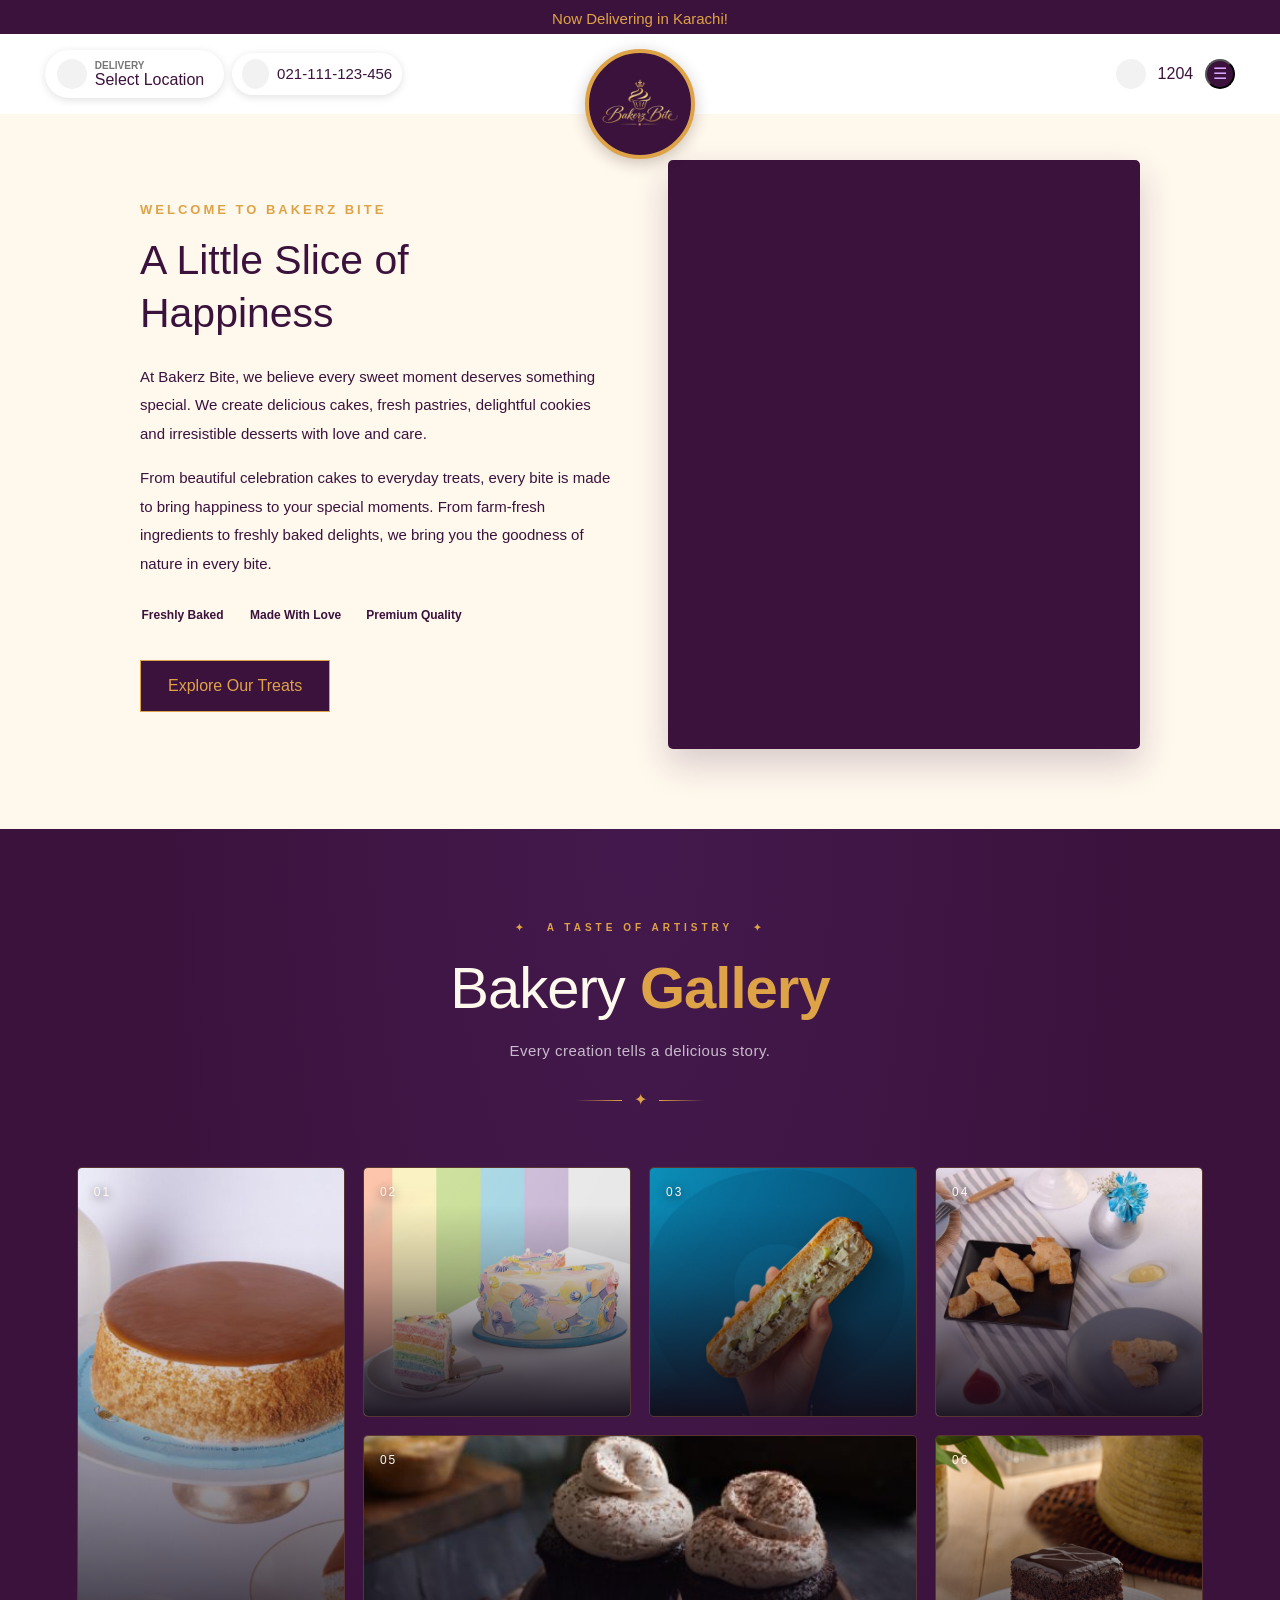
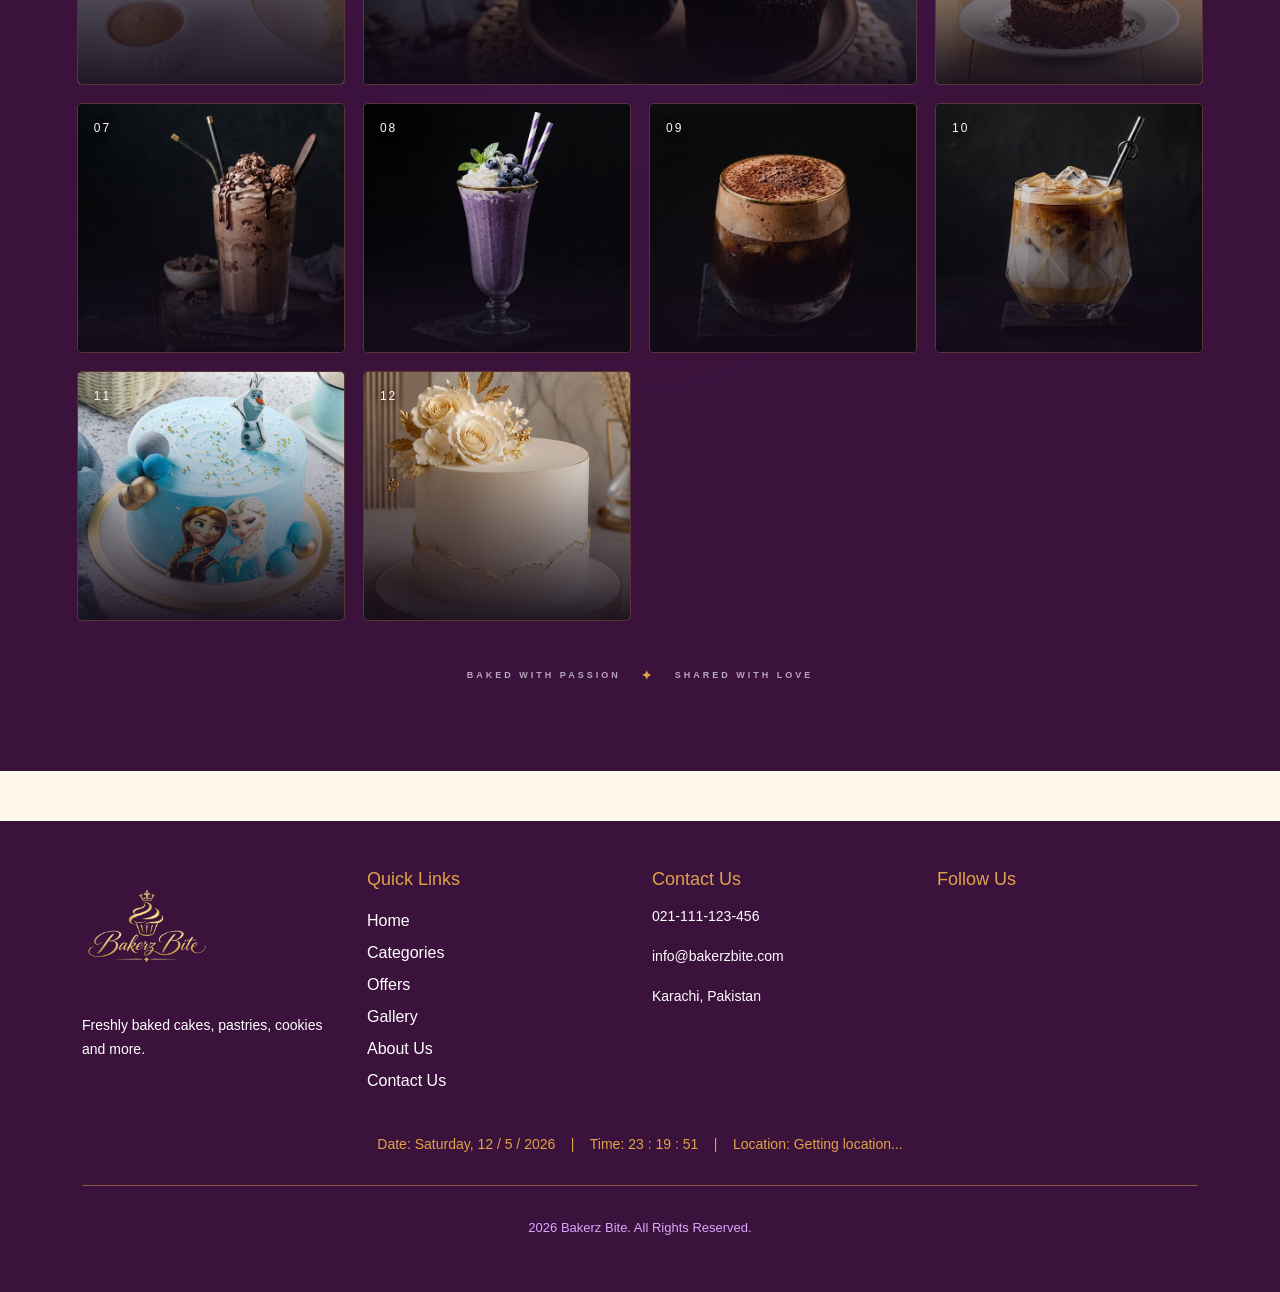
==== commit 34ee5dfb: "Update About.html" ====
--- a/About.html
+++ b/About.html
@@ -7,7 +7,7 @@
     <title>Bakerz Bite</title>
 
     <!-- Favicon -->
-    <link rel="shortcut icon" href="Material/logo with bg.png" type="image/x-icon">
+    <link rel="shortcut icon" href="MATERIAL/logo with bg.png" type="image/x-icon">
 
     <!-- Bs Cdn Css V 5.3 -->
     <link href="https://cdn.jsdelivr.net/npm/bootstrap@5.3.8/dist/css/bootstrap.min.css" rel="stylesheet"
@@ -103,7 +103,7 @@
 
                         <!-- Logo -->
                         <div class="popup-logo-box">
-                            <img src="Material/logo.png" alt="Bakerz Bite">
+                            <img src="MATERIAL/logo.png" alt="Bakerz Bite">
                         </div>
 
 
@@ -170,7 +170,7 @@
             </div>
 
             <!-- Logo -->
-            <a href="" class="navlogo"><img src="Material/Logo.png" alt="Bakerz Bite"></a>
+            <a href="" class="navlogo"><img src="MATERIAL/Logo.png" alt="Bakerz Bite"></a>
             <!-- Visitor Counter -->
             <div class="nav-right">
                 <div class="visitor "> <i class="fa-regular fa-user vc"></i><span id="counter">1204</span> </div>
@@ -432,7 +432,7 @@
 
                 <!-- Bakerz Bite -->
                 <div class="col-md-3 footer-brand">
-                    <div class="footer-logo"> <img src="Material/Logo.png" alt=""></div>
+                    <div class="footer-logo"> <img src="MATERIAL/Logo.png" alt=""></div>
                     <p>Freshly baked cakes, pastries, cookies and more.</p>
                 </div>
 
@@ -563,4 +563,4 @@
 
     <body>
 
-</html>+</html>
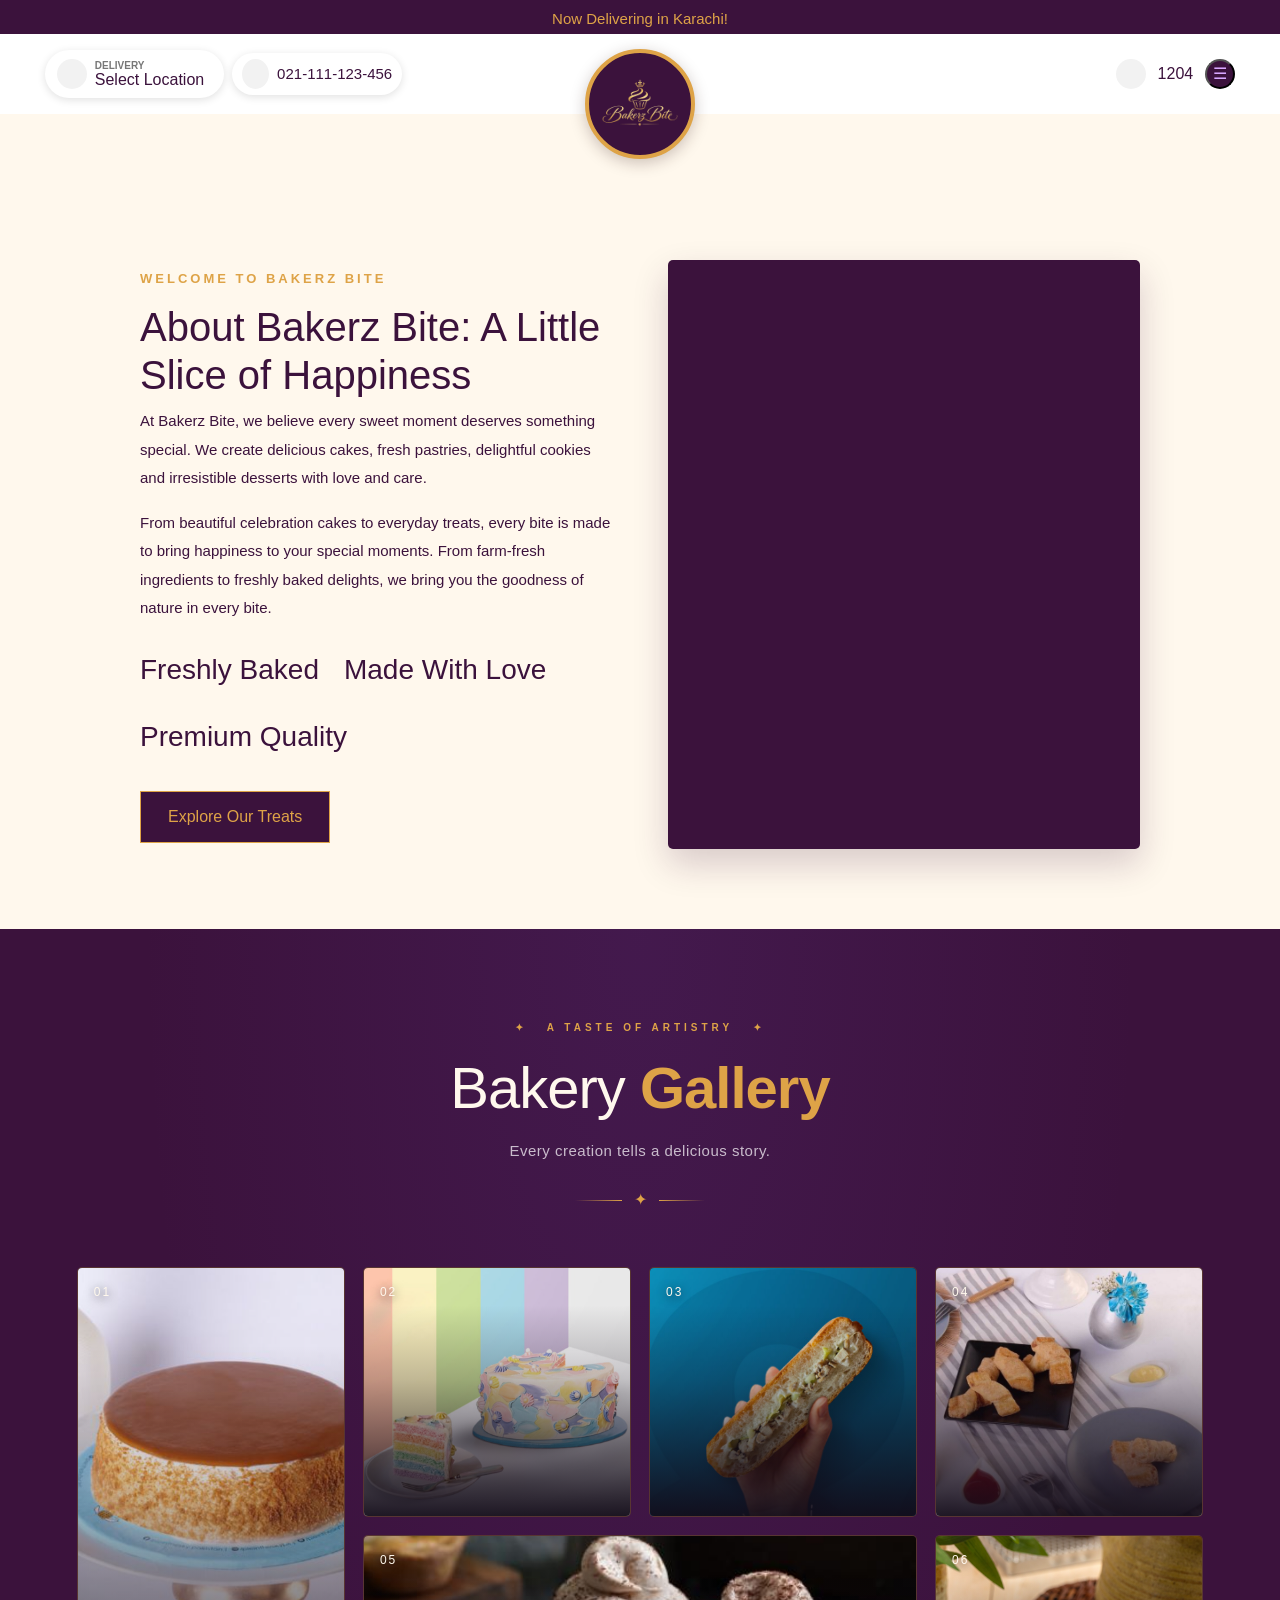
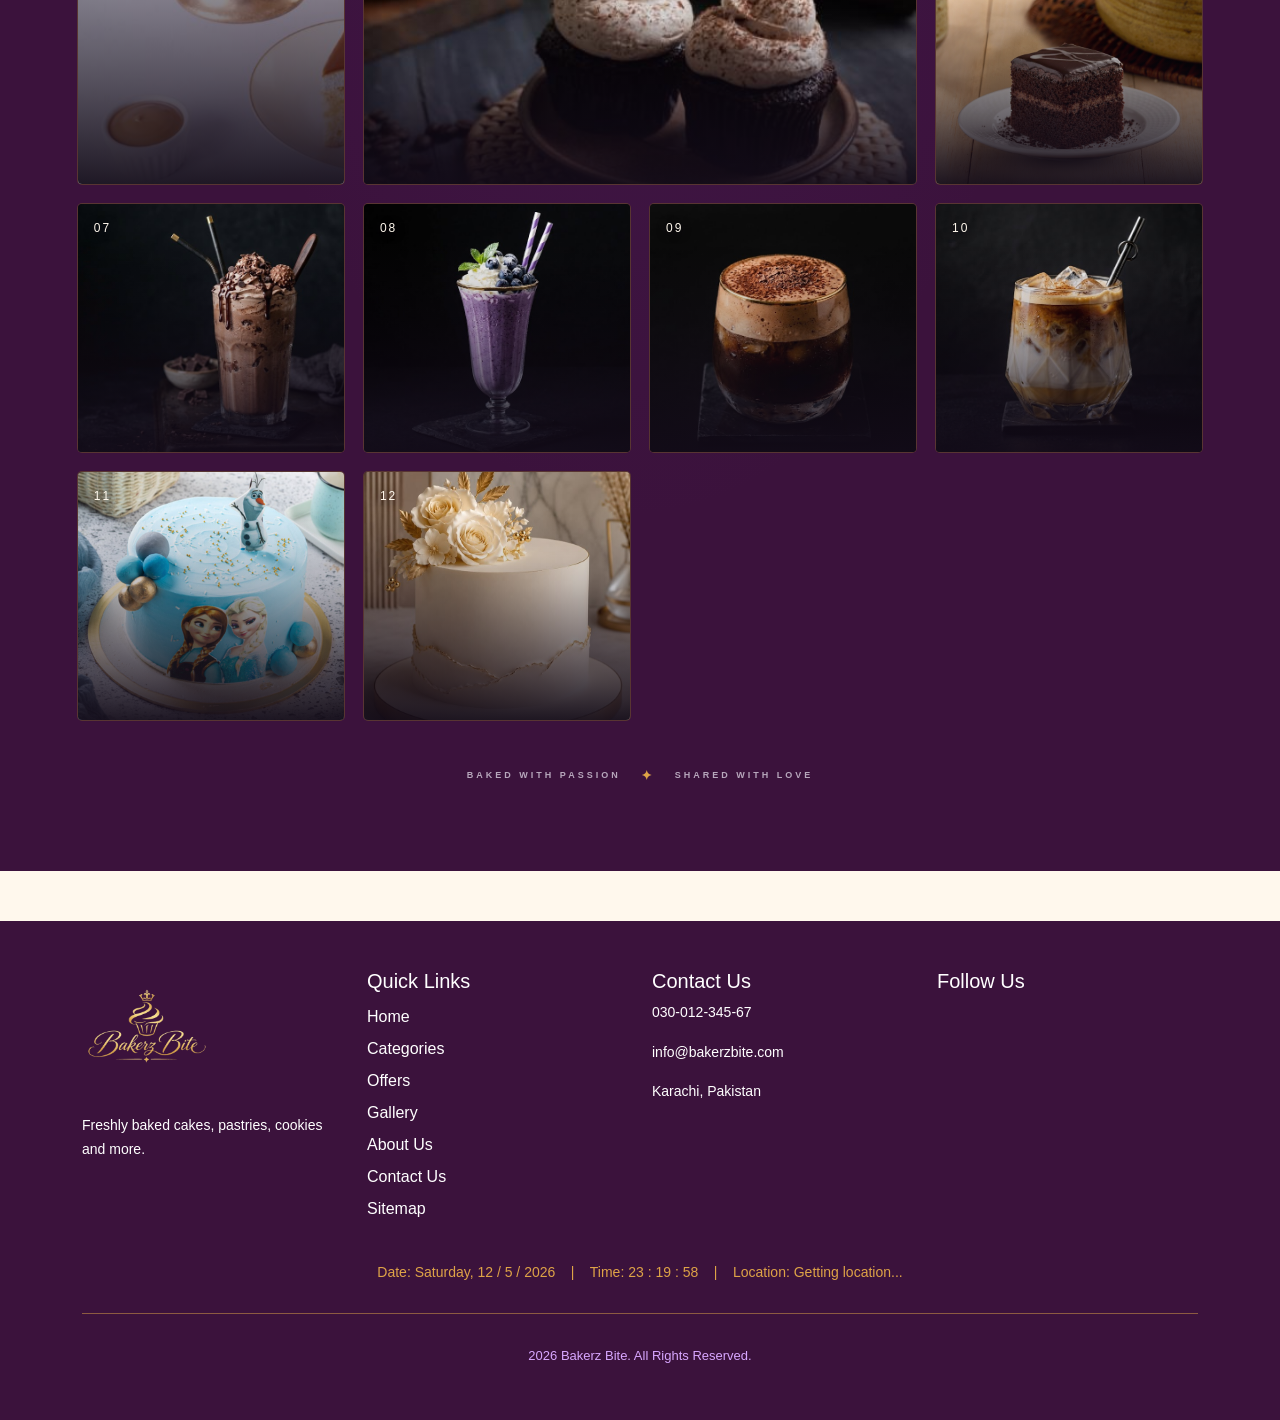
==== commit 6473eb59: "optimized bakerz bite" ====
--- a/About.html
+++ b/About.html
@@ -2,565 +2,512 @@
 <html lang="en">
 
 <head>
-    <meta charset="UTF-8">
-    <meta name="viewport" content="width=device-width, initial-scale=1.0">
-    <title>Bakerz Bite</title>
-
-    <!-- Favicon -->
-    <link rel="shortcut icon" href="MATERIAL/logo with bg.png" type="image/x-icon">
-
-    <!-- Bs Cdn Css V 5.3 -->
-    <link href="https://cdn.jsdelivr.net/npm/bootstrap@5.3.8/dist/css/bootstrap.min.css" rel="stylesheet"
-        integrity="sha384-sRIl4kxILFvY47J16cr9ZwB07vP4J8+LH7qKQnuqkuIAvNWLzeN8tE5YBujZqJLB" crossorigin="anonymous">
-
-
-
-    <!-- dancing script  -->
-    <link rel="preconnect" href="https://fonts.googleapis.com">
-    <link rel="preconnect" href="https://fonts.gstatic.com" crossorigin>
-    <link
-        href="https://fonts.googleapis.com/css2?family=Dancing+Script:wght@400..700&family=Great+Vibes&family=Playfair+Display:ital,wght@0,400..900;1,400..900&family=Poppins:ital,wght@0,100;0,200;0,300;0,400;0,500;0,600;0,700;0,800;0,900;1,100;1,200;1,300;1,400;1,500;1,600;1,700;1,800;1,900&display=swap"
-        rel="stylesheet">
-
-
-    <!-- fontawesome cdn  -->
-    <link rel="stylesheet" href="https://cdnjs.cloudflare.com/ajax/libs/font-awesome/7.3.0/css/all.min.css"
-        integrity="sha512-ApSLB1Pd3/bZN8fWB/RG9YhN/7bd9Hkf3AGaE2mPfebjrxagjuBtx2GcgdqIlJkUzwylBo61r9Xa9NmgBI0swA=="
-        crossorigin="anonymous" referrerpolicy="no-referrer" />
-
-    <!-- AOS CDN CSS LINK  -->
-    <link href="https://unpkg.com/aos@2.3.1/dist/aos.css" rel="stylesheet">
-
-    <!-- css link  -->
-    <link rel="stylesheet" href="style.css">
-
-
-    <style>
-        /* Fix navbar and contact page overlap */
-
-        header {
-            position: sticky;
-            top: 0;
-            z-index: 1000;
-        }
-
-        .navitem {
-            position: relative;
-            z-index: 1000;
-        }
-
-
-        #about {
-            position: relative;
-            scroll-margin-top: 20px;
-        }
-    </style>
+  <meta charset="UTF-8">
+  <meta name="viewport" content="width=device-width, initial-scale=1.0">
+  <title>About Bakerz Bite | Fresh Bakery in Karachi</title>
+  <meta name="description" content="Learn about Bakerz Bite, a Karachi bakery making fresh cakes, pastries, cookies and desserts with real butter and cream. Browse our bakery gallery.">
+  <meta name="robots" content="index, follow, max-image-preview:large">
+  <meta name="theme-color" content="#3b123c">
+  <link rel="canonical" href="https://zarishaptech-ship-i.github.io/e-project/About.html">
+
+  <!-- Open Graph / Twitter -->
+  <meta property="og:type" content="website">
+  <meta property="og:site_name" content="Bakerz Bite">
+  <meta property="og:title" content="About Bakerz Bite | Fresh Bakery in Karachi">
+  <meta property="og:description" content="Freshly baked cakes, pastries and desserts, made with love in Karachi.">
+  <meta property="og:url" content="https://zarishaptech-ship-i.github.io/e-project/About.html">
+  <meta property="og:image" content="https://zarishaptech-ship-i.github.io/e-project/MATERIAL/hero.png">
+  <meta name="twitter:card" content="summary_large_image">
+
+  <!-- Favicon -->
+  <link rel="shortcut icon" href="MATERIAL/logo%20with%20bg.png" type="image/x-icon">
+
+  <!-- Bs Cdn Css V 5.3 -->
+  <link href="https://cdn.jsdelivr.net/npm/bootstrap@5.3.8/dist/css/bootstrap.min.css" rel="stylesheet"
+    integrity="sha384-sRIl4kxILFvY47J16cr9ZwB07vP4J8+LH7qKQnuqkuIAvNWLzeN8tE5YBujZqJLB" crossorigin="anonymous">
+
+  <!-- dancing script  -->
+  <link rel="preconnect" href="https://fonts.googleapis.com">
+  <link rel="preconnect" href="https://fonts.gstatic.com" crossorigin>
+  <link
+    href="https://fonts.googleapis.com/css2?family=Dancing+Script:wght@400..700&family=Great+Vibes&family=Playfair+Display:ital,wght@0,400..900;1,400..900&family=Poppins:ital,wght@0,100;0,200;0,300;0,400;0,500;0,600;0,700;0,800;0,900;1,100;1,200;1,300;1,400;1,500;1,600;1,700;1,800;1,900&display=swap"
+    rel="stylesheet">
+
+  <!-- fontawesome cdn  -->
+  <link rel="stylesheet" href="https://cdnjs.cloudflare.com/ajax/libs/font-awesome/7.3.0/css/all.min.css"
+    integrity="sha512-ApSLB1Pd3/bZN8fWB/RG9YhN/7bd9Hkf3AGaE2mPfebjrxagjuBtx2GcgdqIlJkUzwylBo61r9Xa9NmgBI0swA=="
+    crossorigin="anonymous" referrerpolicy="no-referrer" />
+
+  <!-- AOS CDN CSS LINK  -->
+  <link href="https://unpkg.com/aos@2.3.1/dist/aos.css" rel="stylesheet">
+
+  <!-- css link  -->
+  <link rel="stylesheet" href="style.css">
+
+  <style>
+    /* Fix navbar and contact page overlap */
+    header {
+      position: sticky;
+      top: 0;
+      z-index: 1000;
+    }
+
+    .navitem {
+      position: relative;
+      z-index: 1000;
+    }
+
+    #about {
+      position: relative;
+      scroll-margin-top: 20px;
+    }
+  </style>
 </head>
 
 <body>
 
-    <header>
-        <!-- Top Bar -->
-        <div class="top-bar">
-            <p>Now Delivering in Karachi!</p>
-
-
-        </div>
-        <!-- Navbar -->
-        <nav class="navitem">
-            <div class="nav-left">
-                <!--  LOCATION  -->
-
-                <div class="location" onclick="openLocationPopup()">
-
-                    <div class="location-icon">
-                        <i class="fa-solid fa-location-dot"></i>
-                    </div>
-
-                    <div class="location-content">
-                        <span class="location-title">DELIVERY</span>
-                        <span id="display">Select Location</span>
-                    </div>
-
-                    <div class="location-arrow">
-                        <i class="fa-solid fa-chevron-right"></i>
-                    </div>
-
-                </div>
-
-
-                <!--  LOCATION POPUP -->
-
-                <div class="location-popup" id="locationPopup">
-
-                    <div class="location-modal">
-
-                        <!-- Close Button -->
-                        <button class="close-location" onclick="closeLocationPopup()">
-                            &times;
-                        </button>
-
-
-                        <!-- Logo -->
-                        <div class="popup-logo-box">
-                            <img src="MATERIAL/logo.png" alt="Bakerz Bite">
-                        </div>
-
-
-                        <!-- Heading -->
-                        <h2>Select Your Order Type</h2>
-
-
-                        <!-- Delivery / Pick-Up -->
-                        <div class="order-type">
-
-                            <button class="order-btn active" id="deliveryBtn">
-                                Delivery
-                            </button>
-
-                            <button class="order-btn" id="pickupBtn">
-                                Pick-Up
-                            </button>
-
-                        </div>
-
-
-                        <!-- Location Text -->
-                        <p class="location-question">
-                            Please select your location
-                        </p>
-
-
-                        <!-- City -->
-                        <label for="citySelect">
-                            City
-                        </label>
-
-                        <input type="text" value="Karachi" disabled class="popup-select">
-
-
-
-                        <!-- Area -->
-                        <label for="areaSelect">
-                            Please select your area
-                        </label>
-
-                        <select id="areaSelect" class="popup-select">
-
-                            <option value="">
-                                Select Location
-                            </option>
-
-                        </select>
-
-
-                        <!-- Select Button -->
-                        <button class="select-location-btn" onclick="confirmLocation()">
-                            Select
-                        </button>
-
-                    </div>
-
-                </div>
-
-                <!-- Call & Order -->
-                <div class="call text">
-                    <div class="call-icon"> <i class="fa-solid fa-phone"></i> </div>021-111-123-456
-                </div>
-            </div>
+  <header>
+    <!-- Top Bar -->
+    <div class="top-bar">
+      <p>Now Delivering in Karachi!</p>
+    </div>
+    <!-- Navbar -->
+    <nav class="navitem" aria-label="Main navigation">
+      <div class="nav-left">
+        <!--  LOCATION  -->
+        <div class="location" onclick="openLocationPopup()">
+          <div class="location-icon">
+            <i class="fa-solid fa-location-dot"></i>
+          </div>
+          <div class="location-content">
+            <span class="location-title">DELIVERY</span>
+            <span id="display">Select Location</span>
+          </div>
+          <div class="location-arrow">
+            <i class="fa-solid fa-chevron-right"></i>
+          </div>
+        </div>
+
+        <!--  LOCATION POPUP -->
+        <div class="location-popup" id="locationPopup">
+          <div class="location-modal">
+            <!-- Close Button -->
+            <button class="close-location" onclick="closeLocationPopup()" aria-label="Close">
+              &times;
+            </button>
 
             <!-- Logo -->
-            <a href="" class="navlogo"><img src="MATERIAL/Logo.png" alt="Bakerz Bite"></a>
-            <!-- Visitor Counter -->
-            <div class="nav-right">
-                <div class="visitor "> <i class="fa-regular fa-user vc"></i><span id="counter">1204</span> </div>
-
-
-                <!-- Menu Button -->
-                <button class="menu-btn" id="menuBtn" onclick="toggleMenu()">☰</button>
-            </div>
-
-
-            <div class="nav-menu" id="navMenu">
-
-                <!-- Close Button -->
-                <button class="close-btn" onclick="toggleMenu()">×</button>
-
-                <a href="index.html">Home</a>
-                <a href="index.html#merchandise">Merchandise</a>
-                <a href="index.html#offers">Offers</a>
-                <a href="About.html#gallery">Gallery</a>
-                <a href="About.html">About Us</a>
-                <a href="contact.html#faq">FAQ</a>
-                <a href="contact.html">Contact Us</a>
-            </div>
-        </nav>
-    </header>
+            <div class="popup-logo-box">
+              <img src="MATERIAL/logo.png" alt="Bakerz Bite logo">
+            </div>
+
+            <!-- Heading -->
+            <h2>Select Your Order Type</h2>
+
+            <!-- Delivery / Pick-Up -->
+            <div class="order-type">
+              <button class="order-btn active" id="deliveryBtn">
+                Delivery
+              </button>
+              <button class="order-btn" id="pickupBtn">
+                Pick-Up
+              </button>
+            </div>
+
+            <!-- Location Text -->
+            <p class="location-question">
+              Please select your location
+            </p>
+
+            <!-- City -->
+            <label for="citySelect">
+              City
+            </label>
+            <input type="text" id="citySelect" value="Karachi" disabled class="popup-select">
+
+            <!-- Area -->
+            <label for="areaSelect">
+              Please select your area
+            </label>
+            <select id="areaSelect" class="popup-select">
+              <option value="">
+                Select Location
+              </option>
+            </select>
+
+            <!-- Select Button -->
+            <button class="select-location-btn" onclick="confirmLocation()">
+              Select
+            </button>
+          </div>
+        </div>
+
+        <!-- Call & Order -->
+        <div class="call text">
+          <div class="call-icon"> <i class="fa-solid fa-phone"></i> </div>021-111-123-456
+        </div>
+      </div>
+
+      <!-- Logo -->
+      <a href="index.html" class="navlogo"><img src="MATERIAL/Logo.png" alt="Bakerz Bite logo"></a>
+      <!-- Visitor Counter -->
+      <div class="nav-right">
+        <div class="visitor "> <i class="fa-regular fa-user vc"></i><span id="counter">1204</span> </div>
+
+        <!-- Menu Button -->
+        <button class="menu-btn" id="menuBtn" onclick="toggleMenu()" aria-label="Open menu">☰</button>
+      </div>
+
+      <div class="nav-menu" id="navMenu">
+        <!-- Close Button -->
+        <button class="close-btn" onclick="toggleMenu()" aria-label="Close menu">×</button>
+
+        <a href="index.html">Home</a>
+        <a href="index.html#merchandise">Merchandise</a>
+        <a href="index.html#offers">Offers</a>
+        <a href="About.html#gallery">Gallery</a>
+        <a href="About.html">About Us</a>
+        <a href="contact.html#faq">FAQ</a>
+        <a href="contact.html">Contact Us</a>
+        <a href="sitemap.html">Sitemap</a>
+      </div>
+    </nav>
+  </header>
+
+  <main>
 
     <!-- about section  -->
     <section class="about-section" id="about">
-        <div class="about-container">
-
-            <div class="about-content">
-                <span class="about-subtitle">WELCOME TO BAKERZ BITE</span>
-
-                <h2 data-aos="fade-right">A Little Slice of Happiness</h2>
-
-                <p>
-                    At Bakerz Bite, we believe every sweet moment deserves
-                    something special. We create delicious cakes, fresh pastries,
-                    delightful cookies and irresistible desserts with love and care.
-                </p>
-
-                <p>
-                    From beautiful celebration cakes to everyday treats,
-                    every bite is made to bring happiness to your special moments.
-                    From farm-fresh ingredients to freshly baked delights, we bring you the goodness of nature in every bite.
-                </p>
-
-                <div class="about-highlights" data-aos="fade-down">
-                    <div>
-                        <i class="fa-solid fa-cake-candles"></i>
-                        <h4>Freshly Baked</h4>
-                    </div>
-
-                    <div>
-                        <i class="fa-solid fa-heart"></i>
-                        <h4>Made With Love</h4>
-                    </div>
-
-                    <div>
-                        <i class="fa-solid fa-star"></i>
-                        <h4>Premium Quality</h4>
-                    </div>
-                </div>
-
-                <a href="index.html#cake" class="about-btn">Explore Our Treats</a>
-            </div>
-
-            <div class="about-video-wrapper">
-                <video class="about-video" autoplay muted loop playsinline>
-                    <source src="MATERIAL/Cake, Baker, Dessert. Free Stock Video - Pixabay.mp4" type="video/mp4">
-                    Your browser does not support this video.
-                </video>
-
-
-            </div>
-
-        </div>
+      <div class="about-container">
+
+        <div class="about-content">
+          <span class="about-subtitle">WELCOME TO BAKERZ BITE</span>
+
+          <h1 data-aos="fade-right">About Bakerz Bite: A Little Slice of Happiness</h1>
+
+          <p>
+            At Bakerz Bite, we believe every sweet moment deserves
+            something special. We create delicious cakes, fresh pastries,
+            delightful cookies and irresistible desserts with love and care.
+          </p>
+
+          <p>
+            From beautiful celebration cakes to everyday treats,
+            every bite is made to bring happiness to your special moments.
+            From farm-fresh ingredients to freshly baked delights, we bring you the goodness of nature in every bite.
+          </p>
+
+          <div class="about-highlights" data-aos="fade-down">
+            <div>
+              <i class="fa-solid fa-cake-candles"></i>
+              <h3>Freshly Baked</h3>
+            </div>
+
+            <div>
+              <i class="fa-solid fa-heart"></i>
+              <h3>Made With Love</h3>
+            </div>
+
+            <div>
+              <i class="fa-solid fa-star"></i>
+              <h3>Premium Quality</h3>
+            </div>
+          </div>
+
+          <a href="index.html#cake" class="about-btn">Explore Our Treats</a>
+        </div>
+
+        <div class="about-video-wrapper">
+          <video class="about-video" autoplay muted loop playsinline preload="metadata" aria-label="Baker decorating fresh desserts">
+            <source src="MATERIAL/Cake, Baker, Dessert. Free Stock Video - Pixabay.mp4" type="video/mp4">
+            Your browser does not support this video.
+          </video>
+        </div>
+
+      </div>
     </section>
 
-
     <!-- gallery -->
-
     <section class="gallery-section" id="gallery">
 
-        <div class="gallery-heading">
-            <span class="gallery-eyebrow">✦ &nbsp; A TASTE OF ARTISTRY &nbsp; ✦</span>
-            <h2 data-aos="fade-right">Bakery <span>Gallery</span></h2>
-            <p data-aos="fade-left">Every creation tells a delicious story.</p>
-            <div class="heading-line"><span>✦</span></div>
-        </div>
-
-        <div class="gallery-grid">
-
-            <div class="gallery-item gallery-tall">
-                <a href="MATERIAL/cake1.jpg" data-lightbox="image-1">
-                    <img src="MATERIAL/cake1.jpg" alt="Luxury Chocolate Cake">
-
-                    <div class="gallery-number">01</div>
-                    <div class="gallery-overlay">
-                        <span>MADE WITH LOVE</span>
-                        <h3>Signature Cakes</h3>
-
-                    </div>
-                </a>
-            </div>
-
-            <div class="gallery-item">
-                <a href="MATERIAL/cake5.png" data-lightbox="image-2">
-                    <img src="MATERIAL/cake5.png" alt="Fresh Pastries">
-                    <div class="gallery-number">02</div>
-                    <div class="gallery-overlay">
-                        <span>FRESHLY BAKED</span>
-                        <h3>Signature Cakes</h3>
-                    </div>
-                </a>
-            </div>
-
-            <div class="gallery-item">
-                <a href="MATERIAL/savory1.png" data-lightbox="image-3">
-                    <img src="MATERIAL/savory1.png" alt="Chocolate Cookies">
-                    <div class="gallery-number">03</div>
-                    <div class="gallery-overlay">
-                        <span>SAVOURY DELIGHTS</span>
-                        <h3>Savories</h3>
-                    </div>
-                </a>
-            </div>
-
-            <div class="gallery-item">
-                <a href="MATERIAL/savory7.jpg" data-lightbox="image-4">
-                    <img src="MATERIAL/savory7.jpg" alt="Chocolate Brownies">
-                    <div class="gallery-number">04</div>
-                    <div class="gallery-overlay">
-                        <span>PERFECTLY CRISP</span>
-                        <h3>Savories</h3>
-                    </div>
-                </a>
-            </div>
-
-            <div class="gallery-item gallery-wide">
-                <a href="MATERIAL/cupcake1.jpeg" data-lightbox="image-5">
-                    <img src="MATERIAL/cupcake1.jpeg" alt="Decorated Cupcakes">
-                    <div class="gallery-number">05</div>
-                    <div class="gallery-overlay">
-                        <span>LITTLE BITES OF HAPPINESS</span>
-                        <h3>Artisan Cupcakes</h3>
-                    </div>
-                </a>
-            </div>
-
-            <div class="gallery-item">
-
-                <a href="MATERIAL/pastry5.png" data-lightbox="image-6">
-
-                    <img src="MATERIAL/pastry5.png" alt="Savory Bakery Snacks">
-                    <div class="gallery-number">06</div>
-                    <div class="gallery-overlay">
-                        <span>SWEET TREATS</span>
-                        <h3>Fresh Pastry</h3>
-                    </div>
-                </a>
-
-            </div>
-
-            <div class="gallery-item">
-                <a href="MATERIAL/shake1.jfif" data-lightbox="image-7">
-
-                    <img src="MATERIAL/shake1.jfif" alt="Fruit Tart">
-                    <div class="gallery-number">07</div>
-                    <div class="gallery-overlay">
-                        <span>DELICATE & DELIGHTFUL</span>
-                        <h3>Creamy Shakes</h3>
-                    </div>
-                </a>
-
-            </div>
-
-            <div class="gallery-item">
-                <a href="MATERIAL/shake3.jfif" data-lightbox="image-8">
-
-                    <img src="MATERIAL/shake3.jfif" alt="Cinnamon Rolls">
-                    <div class="gallery-number">08</div>
-                    <div class="gallery-overlay">
-                        <span>RICH & CREAMY</span>
-                        <h3>Creamy Shakes</h3>
-                    </div>
-                </a>
-
-            </div>
-
-            <div class="gallery-item">
-                <a href="MATERIAL/coffee5.jfif" data-lightbox="image-9">
-
-                    <img src="MATERIAL/coffee5.jfif" alt="Fresh Apple Pie">
-                    <div class="gallery-number">09</div>
-                    <div class="gallery-overlay">
-                        <span>A MOMENT OF BLISS</span>
-                        <h3>Coffee Moments</h3>
-                    </div>
-                </a>
-
-            </div>
-
-            <div class="gallery-item">
-                <a href="MATERIAL/coffee1.jfif" data-lightbox="image-10">
-
-                    <img src="MATERIAL/coffee1.jfif" alt="Glazed Donuts">
-                    <div class="gallery-number">10</div>
-                    <div class="gallery-overlay">
-                        <span>GOLDEN GOODNESS</span>
-                        <h3>Coffee Moments</h3>
-                    </div>
-                </a>
-
-            </div>
-
-            <div class="gallery-item">
-                <a href="MATERIAL/customized8.jpg" data-lightbox="image-11">
-
-                    <img src="MATERIAL/customized8.jpg" alt="Chocolate Eclairs">
-                    <div class="gallery-number">11</div>
-                    <div class="gallery-overlay">
-                        <span>A TOUCH OF ELEGANCE</span>
-                        <h3>Customized Cakes</h3>
-                    </div>
-                </a>
-
-            </div>
-
-            <div class="gallery-item">
-                <a href="MATERIAL/custom10.jpeg" data-lightbox="image-12">
-
-                    <img src="MATERIAL/custom10.jpeg" alt="Artisan Bread">
-                    <div class="gallery-number">12</div>
-                    <div class="gallery-overlay">
-                        <span>MADE JUST FOR YOU</span>
-                        <h3>Customized Cakes</h3>
-                    </div>
-            </div>
-            </a>
-
-        </div>
-
-        <div class="gallery-footer" data-aos="fade-down">
-            <span>BAKED WITH PASSION</span>
-            <span class="footer-star">✦</span>
-            <span>SHARED WITH LOVE</span>
-        </div>
+      <div class="gallery-heading">
+        <span class="gallery-eyebrow">✦ &nbsp; A TASTE OF ARTISTRY &nbsp; ✦</span>
+        <h2 data-aos="fade-right">Bakery <span>Gallery</span></h2>
+        <p data-aos="fade-left">Every creation tells a delicious story.</p>
+        <div class="heading-line"><span>✦</span></div>
+      </div>
+
+      <div class="gallery-grid">
+
+        <div class="gallery-item gallery-tall">
+          <a href="MATERIAL/cake1.jpg" data-lightbox="image-1" data-title="Lotus tri milk cake">
+            <img src="MATERIAL/cake1.jpg" alt="Lotus tri milk cake topped with Lotus spread" loading="lazy" decoding="async">
+            <div class="gallery-number">01</div>
+            <div class="gallery-overlay">
+              <span>MADE WITH LOVE</span>
+              <h3>Signature Cakes</h3>
+            </div>
+          </a>
+        </div>
+
+        <div class="gallery-item">
+          <a href="MATERIAL/cake5.png" data-lightbox="image-2" data-title="Rainbow cake">
+            <img src="MATERIAL/cake5.png" alt="Colorful rainbow layer cake" loading="lazy" decoding="async">
+            <div class="gallery-number">02</div>
+            <div class="gallery-overlay">
+              <span>FRESHLY BAKED</span>
+              <h3>Signature Cakes</h3>
+            </div>
+          </a>
+        </div>
+
+        <div class="gallery-item">
+          <a href="MATERIAL/savory1.png" data-lightbox="image-3" data-title="Rustic grilled sandwich">
+            <img src="MATERIAL/savory1.png" alt="Rustic grilled chicken sandwich" loading="lazy" decoding="async">
+            <div class="gallery-number">03</div>
+            <div class="gallery-overlay">
+              <span>SAVOURY DELIGHTS</span>
+              <h3>Savories</h3>
+            </div>
+          </a>
+        </div>
+
+        <div class="gallery-item">
+          <a href="MATERIAL/savory7.jpg" data-lightbox="image-4" data-title="Cheese straws">
+            <img src="MATERIAL/savory7.jpg" alt="Golden crispy cheese straws" loading="lazy" decoding="async">
+            <div class="gallery-number">04</div>
+            <div class="gallery-overlay">
+              <span>PERFECTLY CRISP</span>
+              <h3>Savories</h3>
+            </div>
+          </a>
+        </div>
+
+        <div class="gallery-item gallery-wide">
+          <a href="MATERIAL/cupcake1.jpeg" data-lightbox="image-5" data-title="Coffee cupcake">
+            <img src="MATERIAL/cupcake1.jpeg" alt="Coffee cupcake with creamy frosting" loading="lazy" decoding="async">
+            <div class="gallery-number">05</div>
+            <div class="gallery-overlay">
+              <span>LITTLE BITES OF HAPPINESS</span>
+              <h3>Artisan Cupcakes</h3>
+            </div>
+          </a>
+        </div>
+
+        <div class="gallery-item">
+          <a href="MATERIAL/pastry5.png" data-lightbox="image-6" data-title="Alaska pastry">
+            <img src="MATERIAL/pastry5.png" alt="Alaska pastry" loading="lazy" decoding="async">
+            <div class="gallery-number">06</div>
+            <div class="gallery-overlay">
+              <span>SWEET TREATS</span>
+              <h3>Fresh Pastry</h3>
+            </div>
+          </a>
+        </div>
+
+        <div class="gallery-item">
+          <a href="MATERIAL/shake1.jfif" data-lightbox="image-7" data-title="Chocolate shake">
+            <img src="MATERIAL/shake1.jfif" alt="Chocolate milkshake" loading="lazy" decoding="async">
+            <div class="gallery-number">07</div>
+            <div class="gallery-overlay">
+              <span>DELICATE &amp; DELIGHTFUL</span>
+              <h3>Creamy Shakes</h3>
+            </div>
+          </a>
+        </div>
+
+        <div class="gallery-item">
+          <a href="MATERIAL/shake3.jfif" data-lightbox="image-8" data-title="Blueberry shake">
+            <img src="MATERIAL/shake3.jfif" alt="Blueberry milkshake" loading="lazy" decoding="async">
+            <div class="gallery-number">08</div>
+            <div class="gallery-overlay">
+              <span>RICH &amp; CREAMY</span>
+              <h3>Creamy Shakes</h3>
+            </div>
+          </a>
+        </div>
+
+        <div class="gallery-item">
+          <a href="MATERIAL/coffee5.jfif" data-lightbox="image-9" data-title="Chocolate iced latte">
+            <img src="MATERIAL/coffee5.jfif" alt="Chocolate iced latte" loading="lazy" decoding="async">
+            <div class="gallery-number">09</div>
+            <div class="gallery-overlay">
+              <span>A MOMENT OF BLISS</span>
+              <h3>Coffee Moments</h3>
+            </div>
+          </a>
+        </div>
+
+        <div class="gallery-item">
+          <a href="MATERIAL/coffee1.jfif" data-lightbox="image-10" data-title="Iced Spanish latte">
+            <img src="MATERIAL/coffee1.jfif" alt="Iced Spanish latte" loading="lazy" decoding="async">
+            <div class="gallery-number">10</div>
+            <div class="gallery-overlay">
+              <span>GOLDEN GOODNESS</span>
+              <h3>Coffee Moments</h3>
+            </div>
+          </a>
+        </div>
+
+        <div class="gallery-item">
+          <a href="MATERIAL/customized8.jpg" data-lightbox="image-11" data-title="Custom birthday cake">
+            <img src="MATERIAL/customized8.jpg" alt="Custom birthday cake" loading="lazy" decoding="async">
+            <div class="gallery-number">11</div>
+            <div class="gallery-overlay">
+              <span>A TOUCH OF ELEGANCE</span>
+              <h3>Customized Cakes</h3>
+            </div>
+          </a>
+        </div>
+
+        <div class="gallery-item">
+          <a href="MATERIAL/custom10.jpeg" data-lightbox="image-12" data-title="Custom wedding cake">
+            <img src="MATERIAL/custom10.jpeg" alt="Custom wedding cake" loading="lazy" decoding="async">
+            <div class="gallery-number">12</div>
+            <div class="gallery-overlay">
+              <span>MADE JUST FOR YOU</span>
+              <h3>Customized Cakes</h3>
+            </div>
+          </a>
+        </div>
+
+      </div>
+
+      <div class="gallery-footer" data-aos="fade-down">
+        <span>BAKED WITH PASSION</span>
+        <span class="footer-star">✦</span>
+        <span>SHARED WITH LOVE</span>
+      </div>
 
     </section>
 
-
-
-    <footer>
-
-        <div class="container py-5">
-
-            <div class="row">
-
-                <!-- Bakerz Bite -->
-                <div class="col-md-3 footer-brand">
-                    <div class="footer-logo"> <img src="MATERIAL/Logo.png" alt=""></div>
-                    <p>Freshly baked cakes, pastries, cookies and more.</p>
-                </div>
-
-                <!-- Quick Links -->
-                <div class="col-md-3">
-                    <h5>Quick Links</h5>
-
-                    <a href="index.html">Home</a><br>
-                    <a href="index.html#categoryFilter">Categories</a><br>
-                    <a href="index.html#offers">Offers</a><br>
-                    <a href="About.html#gallery">Gallery</a><br>
-                    <a href="About.html#about">About Us</a><br>
-                    <a href="contact.html">Contact Us</a>
-                </div>
-
-                <!-- Contact Us -->
-                <div class="col-md-3">
-                    <h5>Contact Us</h5>
-
-                    <p><i class="fa-solid fa-phone"></i> 021-111-123-456</p>
-                    <p><i class="fa-solid fa-envelope"></i> info@bakerzbite.com</p>
-                    <p><i class="fa-solid fa-location-dot"></i> Karachi, Pakistan</p>
-                </div>
-
-                <!-- Follow Us -->
-                <div class="col-md-3">
-                    <h5>Follow Us</h5>
-
-                    <a href="https://www.facebook.com" target="_blank"><i class="fa-brands fa-facebook"></i></a>
-                    <a href="https://www.instagram.com" target="_blank"><i class="fa-brands fa-instagram ms-3"></i></a>
-                    <a href="https://wa.me/923001234567" target="_blank"><i class="fa-brands fa-whatsapp ms-3"></i></a>
-                </div>
-
-            </div>
-
-
-
-            <div class="ticker">
-                <div class="ticker-content" id="tickerContent">
-                    <i class="fa-regular fa-calendar-days"></i> Date: <span id="currentDate"></span>
-                    &nbsp;&nbsp; | &nbsp;&nbsp;
-                    <i class="fa-regular fa-clock"></i> Time: <span id="currentTime"></span>
-                    &nbsp;&nbsp; | &nbsp;&nbsp;
-                    <i class="fa-solid fa-location-dot"></i>Location: <span id="location">Getting location...</span>
-                </div>
-            </div>
-            <hr>
-            <div class="copyright">
-                <p><i class="fa-regular fa-copyright"></i>2026 Bakerz Bite. All Rights Reserved.</p>
-            </div>
-
-
-        </div>
-    </footer>
-
-
-    <!-- Jquery link cdn -->
-    <script src="https://code.jquery.com/jquery-3.7.1.min.js"
-        integrity="sha256-/JqT3SQfawRcv/BIHPThkBvs0OEvtFFmqPF/lYI/Cxo=" crossorigin="anonymous"></script>
-    <script src="https://cdnjs.cloudflare.com/ajax/libs/Counter-Up/1.0.0/jquery.counterup.min.js"
-        integrity="sha512-d8F1J2kyiRowBB/8/pAWsqUl0wSEOkG5KATkVV4slfblq9VRQ6MyDZVxWl2tWd+mPhuCbpTB4M7uU/x9FlgQ9Q=="
-        crossorigin="anonymous" referrerpolicy="no-referrer"></script>
-    <script src="https://cdnjs.cloudflare.com/ajax/libs/waypoints/4.0.1/jquery.waypoints.min.js"
-        integrity="sha512-CEiA+78TpP9KAIPzqBvxUv8hy41jyI3f2uHi7DGp/Y/Ka973qgSdybNegWFciqh6GrN2UePx2KkflnQUbUhNIA=="
-        crossorigin="anonymous" referrerpolicy="no-referrer"></script>
-
-    <script>
-        $('#counter').counterUp();
-    </script>
-
-    <script>
-        fetch("areas.json")
-            .then(response => response.json())
-            .then(areas => {
-
-                let select = document.getElementById("areaSelect");
-
-                areas.forEach(area => {
-                    let option = document.createElement("option");
-                    // console.log(option)
-                    option.value = area;
-                    option.textContent = area;
-
-                    select.appendChild(option);
-                });
-
-            });
-
-        function selected_area() {
-            let selected_area = document.getElementById('areaSelect').value;
-
-            console.log(selected_area)
-            document.getElementById('display').innerText = selected_area
-        } 
-    </script>
-
-
-
-    <!-- Bs Cdn Js V 5.3 -->
-    <script src="https://cdn.jsdelivr.net/npm/bootstrap@5.3.8/dist/js/bootstrap.bundle.min.js"
-        integrity="sha384-FKyoEForCGlyvwx9Hj09JcYn3nv7wiPVlz7YYwJrWVcXK/BmnVDxM+D2scQbITxI"
-        crossorigin="anonymous"></script>
-
-
-
-    <!-- SweetAlert2 CDN Link -->
-    <script src="https://cdn.jsdelivr.net/npm/sweetalert2@11"></script>
-
-
-
-
-
-
-    <!-- AOS JS CDN LINK  -->
-    <script src="https://unpkg.com/aos@2.3.1/dist/aos.js"></script>
-
-    <script>
-        AOS.init();
-    </script>
-
-    <!-- lightbox 2 js cdn  -->
-    <script src="https://cdnjs.cloudflare.com/ajax/libs/lightbox2/2.12.0/js/lightbox.min.js"
-        integrity="sha512-GPt0Vd//obpTV/wM591euN1F63tIlgHgiqlYWHUr8QdZnjJlGt5a55NN9fd8NlZ0j9aKmIn5IgBtJ/FoHUX1Ww=="
-        crossorigin="anonymous" referrerpolicy="no-referrer"></script>
-
-    <!-- js link  -->
-    <script src="script.js"></script>
-
-    <body>
+  </main>
+
+  <!-- footer  -->
+  <footer>
+
+    <div class="container py-5">
+
+      <div class="row">
+
+        <!-- Bakerz Bite -->
+        <div class="col-md-3 footer-brand">
+          <div class="footer-logo"> <img src="MATERIAL/Logo.png" alt="Bakerz Bite logo" loading="lazy" decoding="async"></div>
+          <p>Freshly baked cakes, pastries, cookies and more.</p>
+        </div>
+
+        <!-- Quick Links -->
+        <div class="col-md-3">
+          <h2 class="h5">Quick Links</h2>
+
+          <a href="index.html">Home</a><br>
+          <a href="index.html#cake">Categories</a><br>
+          <a href="index.html#offers">Offers</a><br>
+          <a href="About.html#gallery">Gallery</a><br>
+          <a href="About.html">About Us</a><br>
+          <a href="contact.html">Contact Us</a><br>
+          <a href="sitemap.html">Sitemap</a>
+        </div>
+
+        <!-- Contact Us -->
+        <div class="col-md-3">
+          <h2 class="h5">Contact Us</h2>
+
+          <p><i class="fa-solid fa-phone"></i> 030-012-345-67</p>
+          <p><i class="fa-solid fa-envelope"></i> info@bakerzbite.com</p>
+          <p><i class="fa-solid fa-location-dot"></i> Karachi, Pakistan</p>
+        </div>
+
+        <!-- Follow Us -->
+        <div class="col-md-3">
+          <h2 class="h5">Follow Us</h2>
+
+          <a href="https://www.facebook.com" target="_blank" rel="noopener noreferrer" aria-label="Bakerz Bite on Facebook"><i class="fa-brands fa-facebook"></i></a>
+          <a href="https://www.instagram.com" target="_blank" rel="noopener noreferrer" aria-label="Bakerz Bite on Instagram"><i class="fa-brands fa-instagram ms-3"></i></a>
+          <a href="https://wa.me/923001234567" target="_blank" rel="noopener noreferrer" aria-label="Chat with Bakerz Bite on WhatsApp"><i class="fa-brands fa-whatsapp ms-3"></i></a>
+        </div>
+
+      </div>
+
+      <div class="ticker">
+        <div class="ticker-content" id="tickerContent">
+          <i class="fa-regular fa-calendar-days"></i> Date: <span id="currentDate"></span>
+          &nbsp;&nbsp; | &nbsp;&nbsp;
+          <i class="fa-regular fa-clock"></i> Time: <span id="currentTime"></span>
+          &nbsp;&nbsp; | &nbsp;&nbsp;
+          <i class="fa-solid fa-location-dot"></i>Location: <span id="location">Getting location...</span>
+        </div>
+      </div>
+      <hr>
+      <div class="copyright">
+        <p><i class="fa-regular fa-copyright"></i>2026 Bakerz Bite. All Rights Reserved.</p>
+      </div>
+
+    </div>
+  </footer>
+
+  <!-- Jquery link cdn -->
+  <script src="https://code.jquery.com/jquery-3.7.1.min.js"
+    integrity="sha256-/JqT3SQfawRcv/BIHPThkBvs0OEvtFFmqPF/lYI/Cxo=" crossorigin="anonymous"></script>
+  <script src="https://cdnjs.cloudflare.com/ajax/libs/Counter-Up/1.0.0/jquery.counterup.min.js"
+    integrity="sha512-d8F1J2kyiRowBB/8/pAWsqUl0wSEOkG5KATkVV4slfblq9VRQ6MyDZVxWl2tWd+mPhuCbpTB4M7uU/x9FlgQ9Q=="
+    crossorigin="anonymous" referrerpolicy="no-referrer"></script>
+  <script src="https://cdnjs.cloudflare.com/ajax/libs/waypoints/4.0.1/jquery.waypoints.min.js"
+    integrity="sha512-CEiA+78TpP9KAIPzqBvxUv8hy41jyI3f2uHi7DGp/Y/Ka973qgSdybNegWFciqh6GrN2UePx2KkflnQUbUhNIA=="
+    crossorigin="anonymous" referrerpolicy="no-referrer"></script>
+
+  <script>
+    $('#counter').counterUp();
+  </script>
+
+  <script>
+    fetch("areas.json")
+      .then(response => response.json())
+      .then(areas => {
+
+        let select = document.getElementById("areaSelect");
+
+        areas.forEach(area => {
+          let option = document.createElement("option");
+          option.value = area;
+          option.textContent = area;
+
+          select.appendChild(option);
+        });
+
+      });
+
+    function selected_area() {
+      let selected_area = document.getElementById('areaSelect').value;
+
+      console.log(selected_area)
+      document.getElementById('display').innerText = selected_area
+    }
+  </script>
+
+  <!-- Bs Cdn Js V 5.3 -->
+  <script src="https://cdn.jsdelivr.net/npm/bootstrap@5.3.8/dist/js/bootstrap.bundle.min.js"
+    integrity="sha384-FKyoEForCGlyvwx9Hj09JcYn3nv7wiPVlz7YYwJrWVcXK/BmnVDxM+D2scQbITxI"
+    crossorigin="anonymous"></script>
+
+  <!-- SweetAlert2 CDN Link -->
+  <script src="https://cdn.jsdelivr.net/npm/sweetalert2@11"></script>
+
+  <!-- AOS JS CDN LINK  -->
+  <script src="https://unpkg.com/aos@2.3.1/dist/aos.js"></script>
+
+  <script>
+    AOS.init();
+  </script>
+
+  <!-- lightbox 2 js cdn  -->
+  <script src="https://cdnjs.cloudflare.com/ajax/libs/lightbox2/2.12.0/js/lightbox.min.js"
+    integrity="sha512-GPt0Vd//obpTV/wM591euN1F63tIlgHgiqlYWHUr8QdZnjJlGt5a55NN9fd8NlZ0j9aKmIn5IgBtJ/FoHUX1Ww=="
+    crossorigin="anonymous" referrerpolicy="no-referrer"></script>
+
+  <!-- js link  -->
+  <script src="script.js"></script>
+
+</body>
 
 </html>
--- a/style.css
+++ b/style.css
@@ -63,9 +63,9 @@
 }
 
 #home {
-      position: relative;
-      scroll-margin-top: 20px;
-    }
+    position: relative;
+    scroll-margin-top: 20px;
+}
 
 .nav-left {
     display: flex;
@@ -379,8 +379,8 @@
     width: 125%;
     height: 125%;
     object-fit: contain;
-    max-width:none;
-    flex-shrink:0;
+    max-width: none;
+    flex-shrink: 0;
 
 }
 
@@ -496,9 +496,10 @@
 
 /* hero  */
 
-main{
+main {
     margin-top: 100px;
 }
+
 .hero-wrapper .carousel-item img {
     width: 100%;
     height: 600px;
@@ -2856,7 +2857,7 @@
     max-width: 100%;
 }
 
-.our-bakery h1 {
+.our-bakery h2 {
     color: var(--nav-bg);
     font-family: dancing script;
     font-size: 70px;
@@ -5466,4 +5467,4 @@
     background: var(--gold);
     color: var(--nav-bg);
     transform: translateY(-5px);
-}
+}
